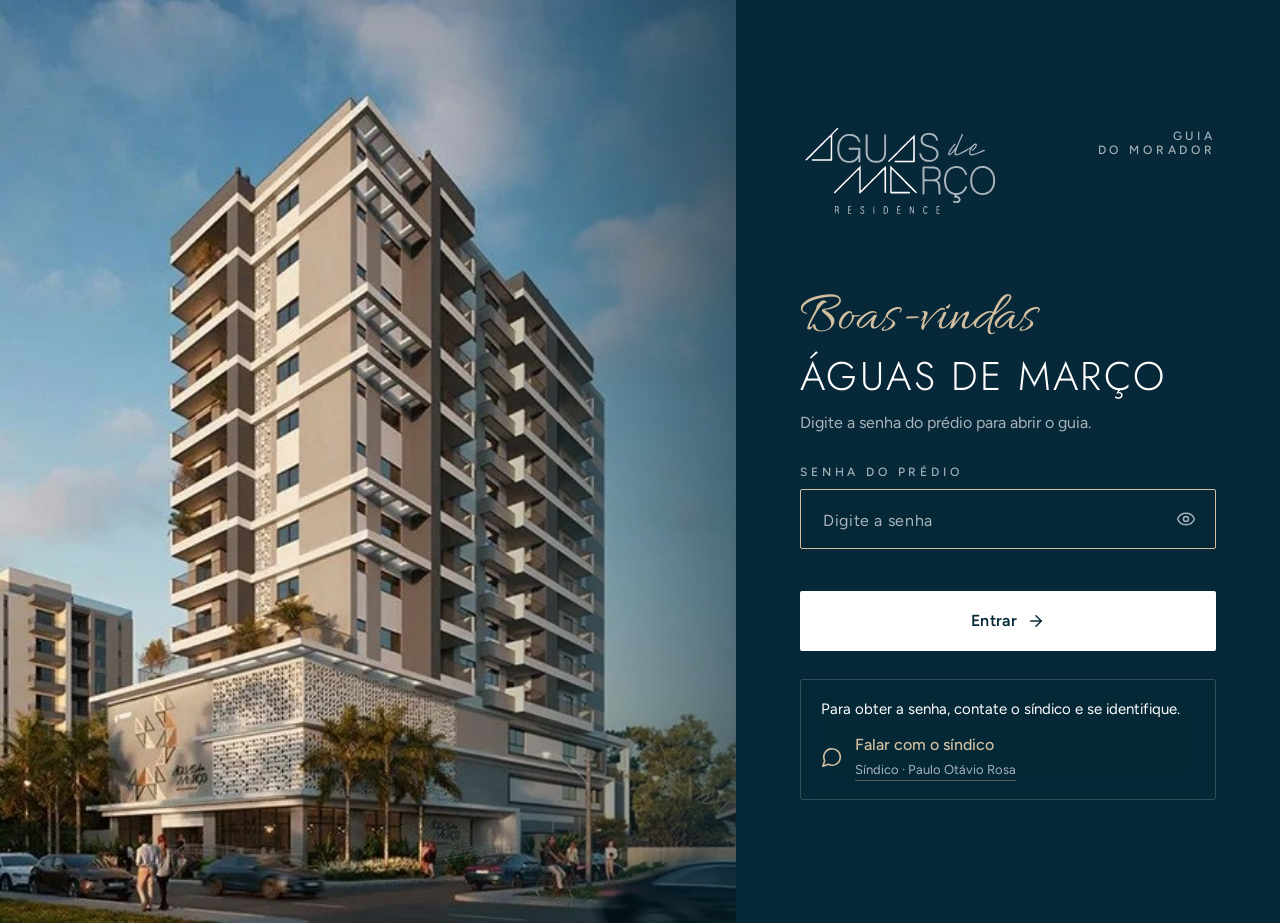
==== aguas-de-marco/index.html @ 6e435f65 "Guia do Morador: novos textos Co-Authored-By: Claude Opus 5.5 <noreply@anthropic.com> Claude-Session" ====
<!DOCTYPE html>
<html lang="pt-BR" class="staticrypt-html">
<head>
<meta charset="utf-8">
<title>Guia do Morador · Águas de Março</title>
<meta name="viewport" content="width=device-width, initial-scale=1, viewport-fit=cover">
<meta name="robots" content="noindex, nofollow">
<meta name="theme-color" content="#062838">
<meta http-equiv="cache-control" content="no-cache">
<meta http-equiv="expires" content="0">
<meta http-equiv="pragma" content="no-cache">
<link rel="icon" href="data:image/svg+xml,%3Csvg%20xmlns%3D%22http%3A%2F%2Fwww.w3.org%2F2000%2Fsvg%22%20viewBox%3D%220%200%2032%2032%22%3E%3Crect%20width%3D%2232%22%20height%3D%2232%22%20rx%3D%226%22%20fill%3D%22%23062838%22%2F%3E%3Cpath%20d%3D%22M8%2024%20L24%208%20L24%2024%20Z%22%20fill%3D%22none%22%20stroke%3D%22%23fff%22%20stroke-width%3D%222%22%2F%3E%3C%2Fsvg%3E">
<link rel="stylesheet" href="../assets/cartilha.css?v=fd581ef14c">
<style>:root { --escuro: #062838; }</style>
<style>
/* =====================================================================
   TEMA — Águas de Março Residence
   Identidade tirada do logo e da fachada:
   - azul-marinho profundo do logo (#062838) e o cinza-azulado das letras (#a9b4bc)
   - areia/bege da fachada como cor de destaque
   - tipografia geométrica fina em caixa alta (como "RESIDENCE") + manuscrita (como "de")
   - o triângulo retângulo do "A" do logo como motivo gráfico
   Este arquivo é aplicado por cima do modelo base (assets/cartilha.css).
   ===================================================================== */
:root {
  --escuro: #062838;
  --escuro-2: #0b3449;
  --sobre-escuro-suave: #a9b4bc;
  --acento: #d2bf9f;
  --acento-texto: #7a5f3f;
  --papel: #f3f1ec;
  --papel-2: #e8e4dc;
  --cartao: #fbfaf7;
  --tinta: #0c1e28;
  --suave: #52616a;

  --fonte-titulo: "Jost", "Futura", system-ui, sans-serif;
  --fonte-script: "Allura", cursive;
  --script-estilo: normal;
  --titulo-peso: 300;
  --titulo-caixa: uppercase;
  --titulo-espaco: 0.06em;
  --rotulo-espaco: 0.32em;

  --r: 3px;
  --r-p: 2px;
  --botao-r: 2px;

  /* o triângulo do logo, em linha fina */
  --triangulo: url("data:image/svg+xml,%3Csvg xmlns='http://www.w3.org/2000/svg' viewBox='0 0 100 100' preserveAspectRatio='none'%3E%3Cpath d='M1 99 L99 1 L99 99 Z' fill='none' stroke='%23d2bf9f' stroke-width='1' vector-effect='non-scaling-stroke'/%3E%3C/svg%3E");
}

/* manuscrita maior, como o "de" do logo */
.capa-texto .script { font-size: clamp(56px, 15vw, 92px); margin-bottom: -2px; }
.capa h1 { font-size: clamp(26px, 7vw, 46px); line-height: 1.18; max-width: 20ch; }
.bloco h2 { font-size: clamp(28px, 6.4vw, 46px); line-height: 1.1; }
.folha-cab h2 { font-size: clamp(22px, 5.4vw, 30px); }
.contato .nome { font-size: 22px; }
@media (min-width: 760px) { .contato:first-child .nome { font-size: 30px; } }
.emergencia strong { font-weight: 200; }

/* rótulos de seção: o traço vira o triângulo */
.cab .rotulo::before { width: 22px; height: 22px; background: var(--triangulo) no-repeat center / contain; filter: none; }
.bloco:not(.escuro) .cab .rotulo::before {
  background-image: url("data:image/svg+xml,%3Csvg xmlns='http://www.w3.org/2000/svg' viewBox='0 0 100 100'%3E%3Cpath d='M4 96 L96 4 L96 96 Z' fill='none' stroke='%237a5f3f' stroke-width='5'/%3E%3C/svg%3E");
}

/* capa: moldura e triângulo do logo em volta da foto (computador) */
@media (min-width: 960px) {
  /* moldura em triângulo atrás da foto */
  .capa-figura::before {
    content: ""; position: absolute; z-index: 0;
    left: -56px; bottom: -40px; width: 70%; height: 62%;
    background: var(--triangulo) no-repeat center / 100% 100%;
    opacity: .9;
  }
  .capa-figura::after {
    content: ""; position: absolute; z-index: 2; inset: 0;
    border: 1px solid color-mix(in srgb, var(--acento) 45%, transparent);
    transform: translate(18px, -18px);
    pointer-events: none;
  }
}

/* ícones do guia em losango-quadrado, mais arquitetônicos */
.item-ic { border-radius: 2px; }
.doc-ic { border-radius: 2px; }
.caixa { border-radius: 2px; }

/* rodapé: logo um pouco maior */
.rodape .logo { width: 150px; }

</style>
<style>
  /* Tela de senha (modelo do StatiCrypt). Usa as mesmas variáveis e fontes do guia. */
  body { background: var(--escuro); color: var(--sobre-escuro); min-height: 100svh; }
  .hidden { display: none !important; }

  .bloqueio { position: relative; isolation: isolate; min-height: 100svh; display: grid; }
  .bloqueio-foto { position: absolute; inset: 0; z-index: -1; }
  .bloqueio-foto img { width: 100%; height: 100%; object-fit: cover; object-position: center 30%; }
  .bloqueio-foto::after {
    content: ""; position: absolute; inset: 0;
    background: linear-gradient(180deg,
      color-mix(in srgb, var(--escuro) 75%, transparent) 0%,
      color-mix(in srgb, var(--escuro) 5%, transparent) 20%,
      color-mix(in srgb, var(--escuro) 60%, transparent) 33%,
      color-mix(in srgb, var(--escuro) 94%, transparent) 46%,
      var(--escuro) 70%);
  }
  .painel {
    display: flex; flex-direction: column; justify-content: space-between; gap: 40px;
    min-height: 100svh;
    padding: max(28px, env(safe-area-inset-top)) 24px max(28px, env(safe-area-inset-bottom));
  }
  .painel-topo { display: flex; justify-content: space-between; align-items: flex-start; gap: 16px; }
  .marca .logo { width: clamp(150px, 44vw, 200px); height: auto; }
  .painel-topo .rotulo { color: var(--sobre-escuro-suave); text-align: right; padding-top: 6px; }

  .entrada { width: 100%; max-width: 420px; }
  .entrada .script { display: block; font-size: clamp(40px, 11vw, 56px); line-height: 1; color: var(--acento); margin-bottom: 8px; }
  .entrada h1 {
    font-family: var(--fonte-titulo); font-weight: var(--titulo-peso);
    text-transform: var(--titulo-caixa); letter-spacing: var(--titulo-espaco);
    font-size: clamp(28px, 7.5vw, 40px); line-height: 1.1;
  }
  .entrada .instrucao { margin-top: 12px; color: var(--sobre-escuro-suave); }

  form { margin-top: 28px; }
  .campo-rotulo { display: block; margin-bottom: 10px; color: var(--sobre-escuro-suave); }
  .campo { position: relative; }
  .campo input {
    width: 100%; height: 60px; padding: 0 60px 0 22px;
    font: 400 20px/1 var(--fonte-texto); letter-spacing: .2em;
    color: var(--sobre-escuro);
    background: color-mix(in srgb, var(--escuro) 40%, transparent);
    -webkit-backdrop-filter: blur(12px); backdrop-filter: blur(12px);
    border: 1px solid color-mix(in srgb, white 30%, transparent);
    border-radius: var(--botao-r);
    transition: border-color .2s, background .2s;
  }
  .campo input::placeholder { letter-spacing: .04em; color: var(--sobre-escuro-suave); font-size: 16px; }
  .campo input:focus { outline: none; border-color: var(--acento); background: color-mix(in srgb, var(--escuro) 70%, transparent); }
  .campo.com-erro input { border-color: #ff9a8a; }
  .olho {
    position: absolute; right: 8px; top: 8px; width: 44px; height: 44px;
    display: grid; place-items: center; border: 0; border-radius: 50%;
    background: transparent; color: var(--sobre-escuro-suave); cursor: pointer;
  }
  .olho:hover { color: var(--sobre-escuro); background: rgba(255,255,255,.08); }
  .erro { min-height: 22px; margin: 10px 0 10px 4px; color: #ffb4a8; font-size: 14px; }
  .entrar {
    display: flex; align-items: center; justify-content: center; gap: 10px;
    width: 100%; height: 60px; border: 0; border-radius: var(--botao-r);
    background: var(--sobre-escuro); color: var(--escuro);
    font: 600 16px/1 var(--fonte-texto); letter-spacing: .02em; cursor: pointer;
    transition: transform .15s, box-shadow .2s;
  }
  .entrar svg { transition: transform .2s; }
  .entrar:hover { transform: translateY(-1px); box-shadow: 0 10px 30px rgba(0,0,0,.3); }
  .entrar:hover svg { transform: translateX(4px); }
  .entrar:active { transform: translateY(1px); }
  .entrar[disabled] { opacity: .75; cursor: progress; }
  .pedir-senha {
    margin-top: 28px; padding: 18px 20px;
    border: 1px solid color-mix(in srgb, white 18%, transparent);
    border-radius: var(--r);
    background: color-mix(in srgb, var(--escuro) 55%, transparent);
    -webkit-backdrop-filter: blur(12px); backdrop-filter: blur(12px);
  }
  .pedir-senha p { font-size: 15px; line-height: 1.5; color: var(--sobre-escuro); }
  .pedir-senha a {
    display: flex; align-items: center; gap: 12px;
    min-height: 48px; margin-top: 12px;
    color: var(--acento); text-decoration: none; font-weight: 500;
  }
  .pedir-senha a svg { flex: none; }
  .pedir-senha a span { border-bottom: 1px solid color-mix(in srgb, var(--acento) 40%, transparent); transition: border-color .2s; }
  .pedir-senha a:hover span { border-color: var(--acento); }
  .pedir-senha small { display: block; color: var(--sobre-escuro-suave); font-size: 13px; font-weight: 400; border: 0; }

  .carregando { position: fixed; inset: 0; display: grid; place-items: center; }
  .carregando span { width: 34px; height: 34px; border-radius: 50%; border: 2px solid rgba(255,255,255,.2); border-top-color: var(--acento); animation: gira .8s linear infinite; }
  @keyframes gira { to { transform: rotate(360deg); } }

  @media (min-width: 960px) {
    .bloqueio.tem-foto { grid-template-columns: 1.15fr .85fr; }
    .tem-foto .bloqueio-foto { position: relative; inset: auto; z-index: 0; }
    .tem-foto .bloqueio-foto::after { background: linear-gradient(90deg, transparent 60%, color-mix(in srgb, var(--escuro) 60%, transparent)); }
    .painel { padding: 48px 64px; justify-content: center; gap: 72px; }
    .painel-topo { position: absolute; top: 40px; }
    .tem-foto .painel-topo { position: static; }
    .bloqueio:not(.tem-foto) .painel { align-items: center; }
    .bloqueio:not(.tem-foto) .painel-topo { left: 48px; right: 48px; }
  }
</style>
</head>
<body class="staticrypt-body">
  <div id="staticrypt_loading" class="carregando"><span aria-label="Carregando"></span></div>

  <div id="staticrypt_content" class="bloqueio tem-foto hidden">
    <div class="bloqueio-foto" aria-hidden="true"><img src="capa.jpg" alt="" fetchpriority="high"></div>
    <main class="painel">
      <div class="painel-topo">
        <div class="marca"><svg class="logo" xmlns="http://www.w3.org/2000/svg" viewBox="0 0 297 142" role="img" aria-label="Águas de Março Residence"><path class="logo-cinza" fill="#a9b4bc" d="M91.8,135.1C91.1,134.9 90.1,134.1 89.9,133.7C89.4,132.9 89.6,132.2 90.3,132.2C90.6,132.2 90.7,132.4 91.1,132.9C91.6,133.8 92.0,134.0 92.7,134.1C93.3,134.1 93.4,134.1 93.7,133.8C94.7,132.8 94.3,130.8 92.9,129.9C91.7,129.1 91.3,128.8 90.9,128.6C90.4,128.3 89.7,127.0 89.8,126.3C89.8,125.8 90.1,124.9 90.6,124.3C91.8,122.7 94.7,123.2 95.1,125.2C95.2,126.1 94.4,126.5 94.0,125.7C93.5,124.9 93.3,124.6 92.7,124.6C91.7,124.6 90.7,125.9 91.1,126.6C91.7,127.6 92.2,128.2 93.0,128.6C94.4,129.3 94.7,129.5 95.1,130.6C95.6,131.7 95.6,132.3 95.2,133.3C94.9,134.2 94.3,134.8 93.5,135.1C92.7,135.3 92.3,135.3 91.8,135.1ZM185.4,135.1C184.7,134.9 183.6,133.8 183.3,133.1C182.8,131.9 182.8,126.7 183.3,125.8C184.5,123.8 185.1,123.2 186.5,123.2C187.1,123.2 187.3,123.3 187.7,123.6C189.0,124.6 189.6,125.8 189.0,126.3C188.6,126.7 188.2,126.5 187.6,125.4C187.1,124.4 186.1,124.4 185.2,125.3C184.5,125.9 184.4,126.3 184.3,128.5C184.1,131.9 184.7,133.6 186.0,134.0C186.8,134.2 187.4,133.9 187.8,132.9C188.2,132.1 188.5,131.9 188.9,132.1C189.1,132.3 189.1,132.4 189.1,132.9C189.0,133.5 189.0,133.6 188.3,134.3C187.3,135.2 186.6,135.4 185.4,135.1ZM72.3,135.0C71.3,134.8 71.4,135.0 71.4,129.2L71.4,124.0L71.8,123.7C72.1,123.4 72.2,123.4 73.9,123.4C75.7,123.4 76.1,123.5 76.1,124.0C76.1,124.4 75.4,124.7 74.4,124.6C73.0,124.5 72.7,124.7 72.6,126.3C72.5,127.4 72.6,127.9 73.2,128.4C73.5,128.6 73.6,128.6 74.5,128.5C75.3,128.5 75.5,128.5 75.7,128.7C76.1,129.3 75.6,129.6 74.2,129.6C73.4,129.6 73.3,129.6 72.9,130.0L72.5,130.4L72.6,131.9C72.6,132.8 72.6,133.5 72.7,133.6C72.9,134.0 73.5,134.1 74.6,134.1C75.8,134.1 76.3,134.2 76.2,134.6C76.1,135.0 75.6,135.1 74.1,135.1C73.3,135.1 72.5,135.1 72.3,135.0ZM125.4,135.0C125.1,134.9 124.8,134.7 124.6,134.5L124.2,134.1L124.2,129.3C124.2,124.1 124.3,123.7 124.9,123.6C125.1,123.5 125.8,123.5 126.5,123.4C128.0,123.4 128.2,123.4 129.2,124.3C129.6,124.6 129.9,125.1 130.2,125.7L130.7,126.7L130.7,128.7C130.8,131.1 130.6,131.9 130.0,133.1C129.1,134.6 127.2,135.4 125.4,135.0ZM145.1,135.0C145.0,134.9 144.7,134.7 144.6,134.5C144.3,134.1 144.3,133.9 144.3,129.7C144.3,123.3 144.2,123.5 146.7,123.4C148.4,123.3 149.1,123.5 149.0,124.0C148.9,124.5 148.4,124.6 147.2,124.6C146.2,124.6 146.2,124.6 145.8,125.0C145.4,125.4 145.4,125.4 145.5,126.5C145.5,128.4 145.8,128.7 147.4,128.5C148.2,128.5 148.4,128.5 148.6,128.7C149.2,129.2 148.7,129.7 147.5,129.6C146.6,129.6 146.0,129.8 145.7,130.1C145.5,130.4 145.4,130.6 145.5,131.9C145.5,133.9 145.6,134.1 147.1,134.1C147.6,134.1 148.3,134.1 148.6,134.1C149.6,134.1 149.9,134.7 149.2,135.0C148.7,135.2 145.5,135.2 145.1,135.0ZM203.7,135.0C203.5,135.0 203.3,134.8 203.1,134.7L202.8,134.4L202.8,129.8C202.8,127.3 202.9,125.0 202.9,124.6C203.0,123.4 203.1,123.4 205.1,123.4C207.1,123.4 207.5,123.5 207.5,124.0C207.5,124.6 207.2,124.7 205.0,124.6C204.3,124.6 204.0,124.9 203.9,126.1C203.8,127.2 204.0,127.9 204.3,128.3C204.6,128.6 204.6,128.6 205.7,128.5C206.9,128.5 207.4,128.6 207.4,129.0C207.4,129.5 206.9,129.7 205.6,129.6C204.1,129.5 204.0,129.7 203.9,131.5C203.8,134.0 203.9,134.1 205.8,134.1C206.9,134.1 207.3,134.1 207.5,134.3C207.9,134.5 207.9,134.8 207.4,135.0C207.1,135.1 204.2,135.1 203.7,135.0ZM167.9,134.6C167.6,134.2 167.3,133.7 167.2,133.1C167.1,132.9 167.0,132.5 166.8,132.2C166.6,132.0 166.4,131.5 166.3,131.1C166.2,130.7 166.0,130.2 165.9,130.0C165.4,129.3 165.3,129.0 165.3,128.7C165.2,128.1 164.9,127.5 164.6,127.5C164.2,127.5 164.1,128.2 164.2,131.2C164.3,134.0 164.2,134.5 163.7,134.7C163.6,134.7 163.4,134.6 163.2,134.5C163.0,134.3 163.0,134.3 163.0,129.3C163.1,123.5 163.1,123.5 163.9,123.5C164.4,123.5 164.7,123.8 164.8,124.5C164.9,124.7 165.1,125.1 165.3,125.4C165.4,125.7 165.7,126.2 165.8,126.5C165.8,126.8 166.0,127.4 166.2,127.8C166.4,128.2 166.5,128.8 166.6,129.2C166.7,130.0 167.1,130.9 167.4,131.1C167.5,131.1 167.6,131.1 167.7,130.9C168.1,130.4 168.2,129.7 168.1,127.0C168.1,124.2 168.2,123.7 168.7,123.7C169.2,123.7 169.3,124.0 169.2,129.3C169.2,134.8 169.2,134.9 168.5,134.9C168.3,134.9 168.1,134.8 167.9,134.6ZM52.1,134.5C51.9,134.3 51.9,133.8 51.9,129.1C51.9,122.9 51.8,123.5 53.9,123.4C55.4,123.4 55.8,123.5 56.6,124.1C57.8,125.0 58.1,126.9 57.3,128.1C56.7,129.1 56.6,129.5 57.1,130.2L57.6,130.8L57.6,132.7C57.6,134.7 57.5,134.9 56.9,134.7C56.4,134.6 56.3,134.1 56.2,132.7C56.2,130.5 55.9,130.0 54.2,129.8C53.7,129.7 53.6,129.8 53.3,130.0C53.0,130.4 53.0,130.4 53.0,132.3C53.0,133.8 53.0,134.3 52.8,134.5C52.6,134.8 52.4,134.8 52.1,134.5ZM109.2,134.4C109.1,134.0 109.1,124.5 109.2,124.1C109.4,123.6 109.7,123.5 110.0,123.9C110.3,124.1 110.3,124.2 110.3,129.1C110.4,133.5 110.4,134.2 110.2,134.5C109.9,134.9 109.4,134.9 109.2,134.4ZM127.4,133.9C127.7,133.8 128.2,133.4 128.5,133.1C129.0,132.6 129.1,132.5 129.3,131.6C129.5,130.2 129.5,127.4 129.2,126.5C129.0,125.8 128.4,125.2 127.5,124.8C126.8,124.4 126.4,124.4 126.0,124.8L125.7,125.1L125.6,129.3C125.6,132.9 125.6,133.5 125.7,133.7C126.1,134.2 126.7,134.2 127.4,133.9ZM54.6,128.7C55.4,128.6 55.9,128.2 56.2,127.5C56.7,126.3 55.9,124.9 54.6,124.6C53.4,124.3 53.0,124.9 53.0,127.0C53.0,128.1 53.0,128.2 53.4,128.5C53.8,128.9 53.8,128.9 54.6,128.7ZM229.8,118.7C227.9,118.3 227.4,117.8 227.4,116.6C227.4,115.5 227.6,115.2 228.3,115.3C228.6,115.3 229.1,115.5 229.4,115.7C229.9,116.1 230.0,116.1 231.8,116.1C233.0,116.1 233.8,116.1 234.0,116.0C234.5,115.8 235.3,114.9 235.6,114.2C235.8,113.6 235.8,113.6 235.4,112.9C235.2,112.4 234.9,112.1 234.3,111.7C233.4,111.0 232.7,110.9 230.6,110.9C229.0,110.9 228.8,110.7 228.9,109.8C229.0,109.4 229.1,108.9 229.4,108.5C230.1,107.3 229.8,106.8 228.3,106.5C227.8,106.4 227.3,106.3 227.1,106.2C226.9,106.1 226.4,105.9 226.0,105.8C225.0,105.6 224.1,105.2 223.2,104.6C222.9,104.3 222.4,104.0 222.0,103.8C220.4,103.0 217.1,99.1 216.2,97.0C216.1,96.5 215.8,96.0 215.7,95.7C215.3,95.0 214.6,92.9 214.5,91.8C213.8,88.5 213.7,83.5 214.2,80.8C214.3,80.5 214.5,79.7 214.6,79.0C214.8,77.8 215.4,75.6 215.7,75.2C215.8,75.0 216.0,74.6 216.1,74.2C216.4,73.5 218.1,70.7 218.6,70.3C218.7,70.2 219.2,69.7 219.6,69.2C221.8,66.7 224.6,65.1 227.7,64.5C230.4,64.0 230.7,64.0 232.8,64.0C236.8,64.2 238.9,64.8 241.8,66.7C243.5,67.8 246.2,71.1 246.9,73.0C247.1,73.4 247.4,74.4 247.7,75.0C248.0,75.8 248.1,76.3 248.1,76.6C248.0,77.0 247.4,77.3 246.5,77.3C245.6,77.3 245.3,77.0 245.0,76.1C244.9,75.7 244.6,75.2 244.5,74.8C244.3,74.5 244.1,74.0 244.1,73.9C244.0,73.5 243.1,72.2 242.3,71.1C241.2,69.6 238.6,68.0 236.1,67.3C234.8,66.9 231.2,66.7 229.7,67.0C227.6,67.4 224.8,68.4 223.9,69.1C223.7,69.2 223.3,69.6 222.9,69.8C222.6,70.1 222.1,70.5 221.9,70.7C221.7,71.0 221.3,71.5 220.9,71.9C220.5,72.4 220.0,73.0 219.8,73.4C219.6,73.7 219.4,74.2 219.2,74.4C219.1,74.5 218.8,75.2 218.6,75.8C218.1,76.8 218.0,77.4 217.4,79.9C216.9,82.5 216.8,86.7 217.2,89.5C217.7,92.9 218.1,94.1 219.3,96.4C220.1,97.9 221.6,99.7 222.6,100.6C222.9,100.8 223.3,101.2 223.6,101.4C224.0,101.8 224.4,102.1 224.8,102.2C225.2,102.3 225.6,102.5 225.7,102.6C226.0,103.0 228.5,103.7 229.7,103.9C231.7,104.1 234.5,104.0 236.1,103.5C236.9,103.3 237.8,103.0 238.1,102.9C240.3,101.7 240.4,101.6 241.8,100.2C242.7,99.3 244.6,96.4 245.1,95.1C245.4,94.2 245.7,94.0 246.7,94.0C247.6,94.0 248.1,94.2 248.2,94.5C248.2,94.7 247.7,96.3 247.4,96.8C247.3,96.9 247.1,97.4 246.9,97.9C246.1,99.7 243.5,102.8 241.8,104.0C240.9,104.7 238.9,105.7 238.2,105.9C237.8,105.9 237.3,106.1 236.9,106.3C236.5,106.5 235.9,106.6 235.0,106.6C233.5,106.7 233.0,106.9 232.9,107.5C232.8,107.9 233.1,108.2 234.1,108.6C235.7,109.2 235.9,109.3 236.4,109.8C236.7,110.0 237.1,110.4 237.3,110.5C237.7,110.9 238.5,112.9 238.5,113.6C238.5,113.8 238.3,114.6 238.1,115.3C237.8,116.4 237.7,116.5 236.9,117.2C236.0,118.1 235.4,118.4 234.1,118.7C233.0,118.9 230.9,118.9 229.8,118.7ZM269.6,106.7C268.1,106.7 266.8,106.4 266.4,106.2C266.2,106.1 265.7,105.9 265.2,105.8C264.0,105.6 262.0,104.5 260.9,103.5C260.6,103.3 260.2,103.0 259.9,102.8C258.6,102.0 256.5,99.5 255.6,97.7C254.0,94.6 253.5,92.8 253.1,89.6C252.7,86.6 252.7,82.4 253.2,80.1C253.8,77.4 254.4,75.5 255.3,73.8C256.2,71.9 256.6,71.3 258.1,69.7C258.7,69.1 259.2,68.6 259.2,68.5C259.3,68.5 259.5,68.3 259.8,68.1C260.0,68.0 260.6,67.5 261.0,67.0C261.5,66.6 261.9,66.2 262.0,66.2C262.1,66.2 262.6,66.1 263.0,65.8C264.2,65.2 266.1,64.5 266.8,64.4C267.2,64.4 268.1,64.2 268.9,64.1C272.2,63.6 276.9,64.3 279.4,65.7C279.8,66.0 280.4,66.4 280.8,66.5C281.9,67.2 284.7,69.8 285.4,70.9C287.2,73.5 287.7,74.5 287.9,75.2C288.0,75.5 288.2,76.1 288.3,76.3C288.5,76.6 288.7,77.3 288.8,77.8C288.9,78.3 289.1,79.0 289.2,79.4C289.6,80.6 289.8,82.5 289.7,86.1C289.7,89.3 289.7,89.5 289.3,90.9C289.1,91.8 288.8,92.7 288.8,93.1C288.7,93.5 288.5,94.0 288.3,94.3C288.2,94.6 287.9,95.2 287.8,95.6C287.7,96.0 287.5,96.5 287.3,96.7C287.1,96.9 286.9,97.3 286.9,97.4C286.7,98.0 285.6,99.7 285.2,100.1C285.0,100.4 284.7,100.8 284.6,101.0C284.4,101.3 282.2,103.3 281.5,103.7C280.4,104.4 279.9,104.7 279.6,104.8C279.5,104.9 279.0,105.1 278.7,105.3C278.4,105.5 277.8,105.7 277.4,105.8C276.9,105.9 276.3,106.1 275.9,106.2C274.7,106.7 272.1,106.9 269.6,106.7ZM182.6,106.2C182.0,105.8 182.0,106.7 182.0,85.3C182.0,63.4 181.9,64.7 182.7,64.6C182.8,64.5 186.6,64.5 191.0,64.5L199.1,64.6L200.6,65.0C203.0,65.5 204.9,66.6 206.5,68.3C208.2,70.1 209.0,72.3 209.0,75.2C209.0,76.8 208.8,78.7 208.4,79.7C207.9,81.4 206.1,83.6 204.7,84.3C203.3,85.0 203.2,85.6 204.7,86.3C206.0,87.0 207.4,89.0 207.8,90.8C207.9,91.3 208.0,91.8 208.1,92.0C208.3,92.6 208.4,93.6 208.5,98.8C208.6,102.0 208.7,104.1 208.8,104.6C209.0,105.4 208.9,105.9 208.5,106.1C208.1,106.3 207.0,106.3 206.6,106.1C205.7,105.6 205.6,105.2 205.5,98.9C205.4,91.9 205.2,91.3 203.6,89.0C203.2,88.4 202.9,88.2 202.2,87.8C200.0,86.7 198.9,86.6 191.3,86.6L185.5,86.6L185.2,86.9L184.9,87.2L184.9,96.3C184.9,105.9 184.9,105.8 184.3,106.1C184.0,106.4 183.0,106.4 182.6,106.2ZM275.2,103.6C276.6,103.2 276.9,103.1 278.6,102.2C280.3,101.3 283.4,98.2 284.2,96.4C284.4,96.0 284.7,95.4 284.9,95.1C285.1,94.8 285.2,94.5 285.2,94.4C285.2,94.3 285.4,93.8 285.7,93.4C286.0,92.7 286.1,92.2 286.2,91.4C286.3,90.7 286.5,89.8 286.6,89.3C286.7,88.7 286.8,87.6 286.8,85.4C286.8,82.1 286.8,82.2 286.0,78.4C285.5,75.9 282.0,70.6 280.3,69.7C280.0,69.6 279.6,69.3 279.4,69.1C278.7,68.6 276.6,67.6 275.7,67.4C275.2,67.3 274.5,67.2 274.1,67.0C273.6,66.9 272.9,66.8 271.1,66.8L268.7,66.8L267.1,67.3C264.8,68.1 263.4,68.7 262.9,69.2C262.6,69.4 262.2,69.7 261.9,69.9C261.4,70.0 261.2,70.3 260.9,70.7C260.7,71.0 260.2,71.5 259.9,71.9C259.6,72.2 259.2,72.8 259.0,73.1C258.9,73.4 258.5,74.0 258.2,74.4C258.0,74.8 257.7,75.5 257.6,75.9C257.4,76.2 257.2,76.7 257.1,76.9C257.0,77.2 256.8,77.6 256.7,78.0C256.7,78.4 256.4,79.2 256.2,79.9C255.8,81.1 255.8,81.1 255.8,84.4C255.7,88.0 255.9,89.9 256.3,91.4C256.5,91.9 256.7,92.6 256.7,92.9C256.8,93.3 257.0,93.7 257.1,93.9C257.3,94.2 257.5,94.7 257.6,95.1C258.1,96.7 260.3,99.5 262.4,101.2C263.7,102.3 266.3,103.5 268.3,103.9C268.6,103.9 270.0,104.0 271.4,103.9C273.7,103.9 274.1,103.9 275.2,103.6ZM198.7,83.5C201.3,83.0 202.8,82.4 203.9,81.3C204.8,80.4 205.1,80.0 205.5,78.7C206.2,76.6 206.2,74.8 205.5,72.5C204.9,70.3 202.9,68.4 200.5,67.9C197.9,67.4 197.9,67.4 191.6,67.4C185.5,67.3 185.5,67.3 185.2,67.6L184.9,67.9L184.9,75.6L185.0,83.4L185.3,83.7C185.7,84.0 196.6,83.9 198.7,83.5ZM90.2,63.7C89.4,63.0 89.4,62.9 90.1,62.9C90.6,62.9 90.9,63.3 90.9,63.9L90.8,64.4L90.2,63.7ZM133.2,64.3C133.1,64.1 133.1,63.4 133.3,63.2C133.5,62.9 134.0,62.8 134.4,63.0C134.6,63.1 134.5,63.2 134.0,63.7C133.6,64.1 133.3,64.3 133.2,64.3ZM71.1,59.0C69.1,58.8 66.2,58.0 64.8,57.2C62.7,56.1 60.0,53.6 58.7,51.5C56.1,47.6 54.9,41.8 55.4,35.7C55.5,33.9 55.8,32.2 56.3,29.9C56.7,28.2 58.0,25.2 59.0,23.8C59.7,22.8 62.0,20.4 62.6,20.0C62.9,19.8 63.4,19.4 63.8,19.0C64.3,18.7 64.9,18.3 65.2,18.2C65.5,18.1 66.0,17.8 66.2,17.7C66.5,17.5 66.9,17.3 69.1,16.7C70.3,16.4 70.6,16.3 73.0,16.3C74.5,16.2 76.0,16.3 76.7,16.4C77.9,16.5 80.8,17.3 81.3,17.7C81.5,17.8 81.9,18.0 82.3,18.1C82.7,18.3 83.5,18.8 84.1,19.3C84.7,19.8 85.3,20.2 85.3,20.2C85.6,20.3 87.5,22.8 87.8,23.6C88.0,24.0 88.3,24.5 88.4,24.7C88.8,25.3 89.6,27.6 89.6,27.9C89.6,28.5 89.2,28.7 88.2,28.7C87.0,28.7 86.7,28.5 86.4,27.2C86.1,26.3 85.3,24.7 84.8,24.1C84.6,23.9 84.3,23.5 84.1,23.2C83.3,22.0 81.1,20.5 79.4,19.9C76.6,19.0 72.0,18.7 70.0,19.4C69.7,19.5 69.1,19.7 68.6,19.8C67.1,20.1 64.1,22.1 62.8,23.6C61.0,25.6 59.3,29.4 58.7,32.5C58.1,36.0 58.2,41.4 59.0,44.5C59.2,45.0 59.4,45.8 59.5,46.3C59.6,46.8 59.8,47.5 60.0,47.7C60.1,48.0 60.4,48.6 60.6,49.0C61.1,49.9 61.6,50.6 62.7,51.9C65.4,55.4 70.7,56.9 76.4,56.0C78.2,55.7 78.4,55.6 79.9,54.9C81.3,54.2 81.6,53.9 82.7,52.9C83.5,52.1 84.0,51.5 84.2,51.0C84.4,50.6 84.9,49.7 85.3,48.9C85.9,47.8 86.0,47.4 86.1,46.6C86.2,46.1 86.3,45.3 86.4,44.8C86.5,44.3 86.6,43.5 86.6,43.0C86.6,42.6 86.7,41.8 86.8,41.4C86.9,40.4 86.8,40.0 86.3,39.8C86.1,39.7 84.1,39.6 79.5,39.6C72.3,39.6 72.6,39.7 72.4,38.8C72.2,38.0 72.2,37.6 72.6,37.2L72.9,36.9L81.0,36.9C88.8,36.9 89.1,36.9 89.4,37.2L89.6,37.4L89.6,47.6L89.6,57.9L89.3,58.2C88.7,58.7 87.4,58.8 87.1,58.2C86.9,57.8 86.7,55.2 86.9,54.3C87.0,53.4 86.9,52.9 86.5,52.9C86.3,52.9 85.4,53.8 84.5,55.1C84.3,55.3 83.8,55.7 83.4,55.9C83.1,56.2 82.7,56.4 82.7,56.5C82.6,56.7 80.9,57.6 80.4,57.8C80.1,57.9 79.5,58.1 79.1,58.3C77.7,58.9 73.7,59.2 71.1,59.0ZM109.2,58.8C106.9,58.3 105.3,57.8 104.1,56.9C103.7,56.6 103.1,56.2 102.9,56.1C102.3,55.7 100.3,53.5 99.8,52.8C99.1,51.4 98.4,49.9 98.2,48.9C98.1,48.4 97.9,47.5 97.8,46.9C97.5,45.5 97.4,17.8 97.7,17.3C98.1,16.6 99.4,16.5 100.0,16.9C100.6,17.3 100.6,17.4 100.5,31.0C100.5,39.7 100.5,44.4 100.6,45.2C100.8,46.6 101.1,48.2 101.4,48.9C101.6,49.2 101.8,49.7 101.9,50.1C102.1,50.8 102.9,52.0 103.4,52.5C103.6,52.7 103.9,53.0 104.0,53.2C104.2,53.4 104.5,53.8 104.9,54.0C105.2,54.1 105.7,54.5 106.0,54.7C106.5,55.0 107.1,55.3 108.4,55.7C110.2,56.1 110.2,56.1 112.7,56.2C115.0,56.2 115.3,56.2 116.7,55.9C118.1,55.5 119.6,54.9 119.8,54.6C119.9,54.6 120.2,54.4 120.5,54.2C121.3,53.8 122.8,52.0 123.2,51.1C123.3,50.9 123.6,50.2 123.8,49.7C124.0,49.1 124.3,48.4 124.3,48.1C124.4,47.7 124.5,47.1 124.6,46.6C125.1,45.1 125.1,44.0 125.1,30.5C125.1,15.2 125.0,16.7 126.4,16.7C127.3,16.7 127.7,17.0 127.8,17.5C127.9,17.7 127.9,24.1 127.8,31.8L127.8,45.8L127.5,47.4C126.8,50.9 126.0,52.7 124.7,54.2C124.2,54.7 123.8,55.2 123.7,55.3C123.6,55.5 123.3,55.7 123.0,55.9C122.8,56.1 122.5,56.3 122.4,56.4C122.3,56.6 120.7,57.6 120.4,57.7C120.2,57.7 119.6,58.0 119.1,58.2C118.3,58.6 117.9,58.7 116.4,58.8C113.0,59.2 111.6,59.2 109.2,58.8ZM188.9,57.5C188.0,57.4 185.6,56.7 184.8,56.3C184.4,56.1 183.9,55.8 183.6,55.8C183.4,55.7 182.7,55.2 182.1,54.7C179.8,52.8 178.9,51.5 177.8,48.3C176.8,45.4 176.9,45.0 178.5,45.1C179.9,45.1 179.9,45.1 180.7,48.0C181.0,48.8 181.5,49.7 182.3,50.7C182.6,51.1 182.9,51.4 182.9,51.5C182.9,51.6 184.4,52.7 185.6,53.5C186.5,54.1 188.2,54.6 190.4,54.7C193.6,55.0 196.7,54.5 198.6,53.3C199.6,52.7 201.5,50.8 201.9,50.0C202.2,49.3 202.8,46.8 202.8,45.8C202.8,45.0 202.2,42.7 201.9,42.1C201.2,40.6 198.6,38.6 196.6,37.9C196.2,37.8 195.6,37.5 195.3,37.3C195.1,37.2 194.3,36.9 193.7,36.8C193.0,36.6 192.4,36.5 192.2,36.4C192.1,36.3 191.2,36.0 190.2,35.8C189.1,35.6 187.9,35.2 187.3,34.9C186.8,34.7 186.2,34.5 186.2,34.5C186.0,34.5 184.2,33.6 183.3,33.1C181.7,32.1 180.1,29.9 179.5,28.1C179.1,27.0 179.1,25.7 179.2,23.9C179.4,21.9 179.5,21.6 180.2,20.3C181.6,17.7 184.0,16.0 187.4,15.2C188.6,14.9 188.9,14.8 191.7,14.8C195.3,14.8 196.2,15.0 198.4,16.1C200.9,17.2 203.1,19.6 203.9,22.1C204.1,22.5 204.3,23.2 204.5,23.6C204.6,23.9 204.8,24.5 204.8,24.9C204.9,25.8 204.7,26.1 203.7,26.2C202.7,26.3 202.3,26.1 202.1,25.3C201.8,24.2 200.9,22.0 200.3,21.2C199.1,19.6 196.6,18.1 194.2,17.7C192.8,17.5 188.9,17.7 188.0,18.0C187.6,18.1 187.1,18.3 186.8,18.3C185.3,18.6 183.1,20.5 182.7,21.8C182.7,22.1 182.5,22.6 182.4,23.1C182.0,24.1 182.0,25.9 182.4,26.9C182.5,27.3 182.6,27.8 182.7,28.0C182.9,29.4 186.0,31.6 188.8,32.4C189.2,32.5 189.8,32.7 190.0,32.8C190.3,32.9 191.0,33.1 191.6,33.2C192.2,33.3 193.0,33.5 193.3,33.7C193.6,33.9 194.3,34.1 194.8,34.2C195.3,34.3 196.0,34.5 196.4,34.7C196.8,34.9 197.3,35.1 197.6,35.2C197.9,35.3 198.4,35.5 198.7,35.7C199.0,35.9 199.5,36.2 199.8,36.2C200.0,36.3 200.3,36.4 200.3,36.5C200.4,36.6 200.7,36.9 201.2,37.1C202.3,37.9 203.3,39.0 204.1,40.1C205.3,41.9 205.6,43.2 205.7,45.9C205.7,47.4 205.6,47.7 205.3,49.0C204.7,50.9 204.0,52.2 202.6,53.6C202.0,54.2 201.3,54.9 201.1,55.0C200.5,55.5 198.0,56.8 197.7,56.8C197.6,56.8 197.0,56.9 196.3,57.1C195.2,57.5 195.2,57.5 192.4,57.6C190.9,57.6 189.3,57.6 188.9,57.5ZM230.9,48.0C229.3,47.2 228.9,45.4 229.7,43.0C230.1,41.7 229.9,41.0 229.3,41.8C229.2,41.9 228.7,42.4 228.2,42.9C227.8,43.3 226.9,44.3 226.2,45.0C224.5,46.9 222.7,48.1 221.7,48.1C219.5,48.1 219.4,45.6 221.4,41.7C221.9,40.7 222.5,39.6 222.7,39.4C222.8,39.2 223.1,38.8 223.2,38.6C223.4,38.3 223.7,37.8 224.0,37.4C224.3,37.1 224.9,36.3 225.4,35.7C225.8,35.2 226.4,34.4 226.7,34.1C227.7,33.0 228.8,31.8 229.3,31.3C229.7,30.8 229.8,30.7 230.3,30.8C230.7,30.8 230.8,30.9 231.0,31.1C231.4,31.7 231.2,32.0 230.1,33.1C229.6,33.6 228.8,34.5 228.4,34.9C228.0,35.4 227.5,36.0 227.3,36.2C227.1,36.4 226.9,36.7 226.8,36.9C226.7,37.1 226.4,37.5 226.2,37.8C225.9,38.0 225.6,38.5 225.5,38.8C225.3,39.1 224.9,39.8 224.5,40.4C224.1,41.0 223.6,41.7 223.5,42.1C223.3,42.4 222.9,43.1 222.6,43.6C221.8,45.0 221.7,45.9 222.3,45.9C223.0,45.9 225.4,43.5 228.0,40.3C228.7,39.5 229.4,38.6 229.7,38.3C229.9,38.0 230.2,37.6 230.3,37.3C230.4,37.1 230.8,36.5 231.2,36.1C231.5,35.6 232.0,34.8 232.3,34.3C232.5,33.8 233.0,32.9 233.4,32.2C233.8,31.5 234.2,30.7 234.3,30.3C234.4,30.0 234.6,29.5 234.8,29.2C235.0,29.0 235.2,28.6 235.3,28.4C235.3,28.1 235.6,27.6 235.7,27.2C235.9,26.9 236.1,26.4 236.2,26.2C236.2,26.0 236.4,25.5 236.6,25.1C236.8,24.6 237.3,23.6 237.6,22.7C238.0,21.8 238.5,20.7 238.7,20.3C238.9,19.9 239.2,19.3 239.3,18.9C239.7,17.8 240.1,16.8 240.4,16.5C240.6,16.2 241.3,16.2 241.7,16.4C242.3,16.8 242.2,17.5 241.2,19.6C240.2,21.7 239.8,22.6 239.7,22.9C239.6,23.0 239.4,23.5 239.2,23.9C238.7,24.9 237.9,26.7 237.8,27.0C237.8,27.2 237.4,28.0 236.9,28.9C236.5,29.8 235.9,31.0 235.7,31.6C235.5,32.1 235.2,33.1 234.9,33.8C234.6,34.5 234.2,35.4 234.1,35.8C233.9,36.2 233.6,37.2 233.3,37.9C233.0,38.6 232.7,39.5 232.6,40.0C232.5,40.4 232.2,41.2 232.1,41.6C231.7,42.6 231.4,43.9 231.3,44.9C231.2,45.5 231.3,45.6 231.6,45.9C232.1,46.4 232.6,46.4 233.6,46.1C234.1,45.9 235.1,45.5 235.8,45.3C236.6,45.0 237.6,44.6 238.3,44.1C239.0,43.7 239.8,43.3 240.1,43.2C240.3,43.2 240.7,43.0 240.9,42.8C241.5,42.4 243.1,41.5 243.7,41.3C244.0,41.1 244.4,40.9 244.7,40.7C244.9,40.5 245.6,40.1 246.2,39.8C246.9,39.5 247.7,39.1 247.9,38.9C248.2,38.7 248.8,38.4 249.2,38.2C250.9,37.3 251.7,36.9 251.9,36.6C252.0,36.5 252.4,36.3 252.7,36.1C253.4,35.7 254.1,35.2 256.0,33.3C258.4,31.0 260.0,30.2 261.4,30.6C262.5,30.9 262.9,31.7 262.7,33.4C262.6,34.1 262.5,34.4 261.9,35.3C261.6,35.8 261.1,36.6 261.0,36.9C260.8,37.2 260.5,37.6 260.3,37.8C260.0,38.0 259.6,38.5 259.3,38.9C259.1,39.3 258.7,39.7 258.4,39.9C258.2,40.0 257.9,40.3 257.7,40.5C256.9,41.5 255.8,41.9 255.4,41.5C255.0,41.1 255.4,39.8 256.0,39.5C256.8,39.0 259.2,36.5 260.0,35.1C261.0,33.6 261.1,33.4 260.9,33.0C260.5,32.1 259.6,32.6 257.5,34.7C256.7,35.6 255.8,36.6 255.7,36.9C255.5,37.2 255.3,37.5 255.2,37.6C254.6,38.1 253.0,42.1 252.9,43.5C252.8,44.9 253.3,46.0 254.3,46.2C254.9,46.4 256.7,46.2 258.2,45.8C258.8,45.6 259.8,45.4 260.4,45.2C261.1,45.0 261.8,44.7 262.2,44.6C263.2,44.1 264.8,43.4 265.3,43.3C265.6,43.2 266.2,42.9 266.6,42.7C267.0,42.4 267.4,42.2 267.4,42.2C267.6,42.2 269.8,41.2 272.2,40.0C273.1,39.6 273.5,39.5 273.7,39.6C275.0,39.9 274.7,41.4 273.2,41.8C272.9,41.8 272.4,42.1 271.9,42.3C271.5,42.5 270.6,43.0 269.9,43.3C269.2,43.5 268.2,44.0 267.6,44.3C267.0,44.5 266.3,44.8 266.0,44.9C265.7,45.0 265.1,45.2 264.7,45.4C264.3,45.6 263.9,45.8 263.8,45.8C263.8,45.8 263.3,45.9 262.8,46.2C262.3,46.4 261.5,46.7 261.0,46.8C260.5,46.9 259.8,47.1 259.6,47.3C259.0,47.7 256.1,48.2 255.0,48.2C253.8,48.2 252.7,47.7 251.9,46.7C251.2,45.8 251.1,45.0 251.2,43.3C251.2,42.2 251.3,41.9 251.7,40.9C252.3,39.5 252.4,38.8 252.0,38.8C251.6,38.8 251.1,39.0 250.6,39.5C249.9,40.0 248.2,41.1 246.7,41.9C246.1,42.3 245.3,42.7 244.9,43.0C244.5,43.2 244.0,43.4 243.7,43.5C243.4,43.6 242.9,43.9 242.5,44.2C242.1,44.4 241.4,44.7 241.0,44.9C240.6,45.0 240.2,45.3 240.0,45.4C239.5,45.7 237.3,46.7 236.9,46.8C236.6,46.9 236.2,47.1 235.8,47.2C234.3,48.1 231.8,48.5 230.9,48.0Z"/><path class="logo-branco" fill="#ffffff" d="M88.3,104.5L88.0,104.2L88.0,86.9C88.0,77.4 88.0,69.6 87.9,69.4C87.9,69.3 87.7,69.3 87.6,69.3C87.3,69.3 86.3,69.8 86.0,70.2C85.9,70.3 82.3,73.9 78.0,78.2C73.7,82.5 70.1,86.1 70.1,86.2C70.0,86.2 67.9,88.4 65.4,90.9C58.0,98.3 54.6,101.7 54.4,101.8C54.2,101.9 54.0,102.1 53.9,102.3C53.4,103.0 52.0,104.2 51.6,104.2C51.3,104.2 50.2,103.3 50.2,103.1C50.2,103.0 51.8,101.4 53.7,99.5C55.5,97.7 58.2,95.0 59.6,93.6C61.0,92.2 65.0,88.2 68.5,84.7C72.0,81.2 75.0,78.3 75.1,78.2C75.1,78.2 76.1,77.2 77.1,76.1C78.2,75.0 79.4,73.8 79.7,73.5C80.0,73.2 81.9,71.3 83.8,69.4C85.7,67.4 87.8,65.4 88.4,64.9L89.4,64.0L89.8,64.3L90.1,64.7L90.1,82.2C90.1,94.0 90.1,99.8 90.2,99.9C90.5,100.2 91.3,99.9 92.1,99.0C92.7,98.4 94.7,96.3 96.2,94.8C96.4,94.7 98.4,92.7 100.8,90.3C103.2,87.8 105.3,85.8 105.4,85.7C105.5,85.6 105.7,85.3 105.9,85.1C106.1,84.8 106.6,84.4 106.9,84.1C107.5,83.7 108.1,83.1 110.0,81.1C110.5,80.6 112.0,79.1 113.3,77.8C114.7,76.4 115.9,75.1 116.1,74.9C116.4,74.6 118.6,72.4 124.0,67.0L127.1,64.0L127.4,64.4L127.8,64.8L127.8,84.0L127.9,103.2L127.4,103.6C127.1,104.0 127.0,104.0 126.5,103.9C126.3,103.9 125.9,103.7 125.8,103.6L125.5,103.3L125.5,86.6C125.5,73.1 125.5,69.9 125.3,69.7C125.2,69.5 125.1,69.5 124.6,69.6C124.1,69.7 124.0,69.8 123.5,70.6C123.3,70.9 122.9,71.3 122.5,71.6C122.2,71.8 121.7,72.3 121.5,72.6C121.3,72.8 121.0,73.2 120.7,73.4C120.5,73.6 117.9,76.1 115.0,79.0C112.1,81.9 109.6,84.4 109.5,84.5C109.0,84.9 104.4,89.5 104.2,89.8C104.0,89.9 103.2,90.7 102.3,91.6C101.4,92.5 100.6,93.3 100.6,93.4C98.0,96.1 89.1,104.9 88.9,104.9C88.8,104.9 88.5,104.7 88.3,104.5ZM134.4,104.2L134.0,103.8L134.0,84.9C134.0,74.6 134.0,65.8 133.9,65.5C133.9,64.9 133.9,64.9 134.3,64.4L134.7,63.9L144.8,74.0C155.3,84.4 164.5,93.6 170.3,99.5C172.2,101.4 173.8,103.0 173.8,103.1C173.8,103.3 172.7,104.3 172.4,104.3C172.1,104.3 171.7,103.9 170.8,103.0C168.4,100.7 145.1,77.3 144.9,77.2C144.9,77.1 143.3,75.6 141.5,73.8C139.7,72.0 138.2,70.4 138.1,70.3C138.0,70.0 136.8,69.2 136.4,69.2C136.3,69.2 136.2,69.3 136.1,69.5C136.1,69.6 136.0,76.2 136.0,85.8L136.1,101.9L136.4,102.1C136.6,102.2 139.5,102.2 149.7,102.2L162.6,102.2L163.1,102.6C163.6,103.1 163.7,103.7 163.2,104.3L162.8,104.6L148.8,104.6L134.8,104.6L134.4,104.2ZM141.4,58.3C141.1,58.2 140.4,57.5 140.4,57.1C140.4,57.0 140.6,56.7 140.8,56.5L141.2,56.1L154.6,56.1L167.9,56.1L168.1,55.8C168.3,55.4 168.3,24.1 168.1,23.5C168.1,23.3 168.0,23.2 167.7,23.1C167.3,23.1 167.1,23.3 165.9,24.6C165.1,25.4 163.8,26.7 163.0,27.5C162.2,28.3 160.2,30.3 158.6,31.9C157.0,33.5 154.9,35.5 154.0,36.4C153.1,37.3 152.2,38.2 152.1,38.4C151.3,39.2 145.6,44.9 145.4,44.9C145.3,45.0 145.0,45.3 144.8,45.6C144.6,45.9 144.3,46.3 144.1,46.4C143.9,46.6 141.3,49.2 138.3,52.1C133.1,57.3 132.4,58.0 132.0,58.0C131.7,58.0 130.9,57.1 130.9,56.8C130.9,56.5 131.5,55.7 132.7,54.6C133.4,54.0 135.9,51.5 136.6,50.7C137.0,50.2 141.9,45.4 142.8,44.6C143.1,44.4 143.5,43.9 144.5,42.9C144.7,42.8 145.1,42.3 145.5,41.9C145.9,41.5 146.3,41.1 146.4,41.1C146.4,41.0 147.3,40.1 148.4,39.0C150.5,36.7 150.1,37.2 154.9,32.4C157.0,30.4 158.8,28.6 158.9,28.5C159.2,28.2 160.4,27.0 160.6,26.9C160.9,26.6 167.6,19.8 167.9,19.5C168.1,19.4 168.6,18.8 169.1,18.4L169.9,17.5L170.2,17.8L170.5,18.1L170.5,37.8L170.5,57.6L170.1,57.9L169.8,58.3L155.7,58.3C148.0,58.3 141.6,58.3 141.4,58.3ZM31.9,56.1L18.3,56.1L17.9,55.7C17.2,55.0 17.2,54.9 17.6,54.4L18.1,54.0L31.5,54.0C41.3,54.0 45.1,54.0 45.2,53.9C45.6,53.5 45.6,52.8 45.6,37.4C45.6,29.0 45.7,22.1 45.7,21.9C45.8,21.5 45.7,21.0 45.4,21.0C44.9,20.7 44.3,21.2 41.6,23.9C40.2,25.4 38.8,26.8 38.7,26.9C38.6,27.0 37.9,27.6 37.2,28.4C36.5,29.1 35.3,30.3 34.5,31.1C33.7,31.8 32.5,33.0 31.9,33.7C31.2,34.4 30.5,35.2 30.2,35.4C29.9,35.7 27.4,38.2 24.7,40.9C22.0,43.6 19.6,46.0 19.3,46.3C19.0,46.6 16.7,48.8 14.3,51.3C9.2,56.3 9.4,56.2 8.5,55.3C8.2,55.0 8.0,54.7 8.0,54.6C8.0,54.5 11.1,51.3 13.0,49.4C13.7,48.7 14.8,47.7 15.3,47.1C15.9,46.6 16.6,45.8 17.0,45.4C17.4,45.1 17.8,44.7 17.9,44.5C18.7,43.7 20.0,42.4 26.4,36.1C35.0,27.6 33.3,29.3 38.4,24.2C40.7,21.9 42.7,19.8 42.9,19.7C43.1,19.5 45.9,16.6 49.3,13.2C53.6,8.9 55.4,7.1 55.6,7.1C55.9,7.1 57.0,8.1 57.0,8.3C57.0,8.5 52.6,13.0 50.2,15.4C49.0,16.6 48.4,17.2 48.2,17.7L47.9,18.4L47.8,36.9L47.8,55.4L47.5,55.7C47.0,56.2 47.9,56.2 31.9,56.1Z"/></svg></div>
        <p class="rotulo">Guia<br>do morador</p>
      </div>

      <div class="entrada">
        <span class="script">Boas-vindas</span>
        <h1>Águas de Março</h1>
        <p class="instrucao">Digite a senha do prédio para abrir o guia.</p>

        <form id="staticrypt-form" action="#" method="post" novalidate>
          <label class="rotulo campo-rotulo" for="staticrypt-password">Senha do prédio</label>
          <div class="campo" id="campo">
            <input id="staticrypt-password" type="password" name="password"
                   placeholder="Digite a senha"
                   autocomplete="current-password" autocapitalize="off" spellcheck="false" aria-describedby="erro">
            <button type="button" class="olho" id="olho" aria-label="Mostrar senha" aria-pressed="false">
              <svg width="20" height="20" viewBox="0 0 24 24" fill="none" stroke="currentColor" stroke-width="1.75" stroke-linecap="round" stroke-linejoin="round"><path d="M2.062 12.348a1 1 0 0 1 0-.696 10.75 10.75 0 0 1 19.876 0 1 1 0 0 1 0 .696 10.75 10.75 0 0 1-19.876 0"/><circle cx="12" cy="12" r="3"/></svg>
            </button>
          </div>
          <p class="erro" id="erro" role="alert"></p>
          <label id="staticrypt-remember-label" class="hidden"><input id="staticrypt-remember" type="checkbox" name="remember"> Remember me</label>
          <button type="submit" class="entrar" id="entrar">Entrar
            <svg width="18" height="18" viewBox="0 0 24 24" fill="none" stroke="currentColor" stroke-width="2" stroke-linecap="round" stroke-linejoin="round" aria-hidden="true"><path d="M5 12h14"/><path d="m12 5 7 7-7 7"/></svg>
          </button>
        </form>
        <div class="pedir-senha">
          <p>Para obter a senha, contate o síndico e se identifique.</p>
          <a href="https://wa.me/5547992661617?text=Ol%C3%A1!%20Sou%20morador(a)%20do%20%C3%81guas%20de%20Mar%C3%A7o%20e%20gostaria%20da%20senha%20do%20Guia%20do%20Morador.%20Meu%20nome%20%C3%A9%20___%20e%20moro%20no%20apartamento%20___." target="_blank" rel="noopener"><svg width="22" height="22" viewBox="0 0 24 24" fill="none" stroke="currentColor" stroke-width="1.75" stroke-linecap="round" stroke-linejoin="round" aria-hidden="true"><path d="M7.9 20A9 9 0 1 0 4 16.1L2 22Z"/></svg><span>Falar com o síndico<small>Síndico · Paulo Otávio Rosa</small></span></a>
        </div>
      </div>
    </main>
  </div>

<script>
  // Valores preenchidos pelo StatiCrypt (não edite os marcadores /*[|...|]*/)
  const staticryptInitiator = ((function(){
  const exports = {};
  const cryptoEngine = ((function(){
  const exports = {};
  const { subtle } = crypto;

const IV_BITS = 16 * 8;
const HEX_BITS = 4;
const ENCRYPTION_ALGO = "AES-CBC";

/**
 * Translates between utf8 encoded hexadecimal strings
 * and Uint8Array bytes.
 */
const HexEncoder = {
    /**
     * hex string -> bytes
     * @param {string} hexString
     * @returns {Uint8Array}
     */
    parse: function (hexString) {
        if (hexString.length % 2 !== 0) throw "Invalid hexString";
        const arrayBuffer = new Uint8Array(hexString.length / 2);

        for (let i = 0; i < hexString.length; i += 2) {
            const byteValue = parseInt(hexString.substring(i, i + 2), 16);
            if (isNaN(byteValue)) {
                throw "Invalid hexString";
            }
            arrayBuffer[i / 2] = byteValue;
        }
        return arrayBuffer;
    },

    /**
     * bytes -> hex string
     * @param {Uint8Array} bytes
     * @returns {string}
     */
    stringify: function (bytes) {
        const hexBytes = [];

        for (let i = 0; i < bytes.length; ++i) {
            let byteString = bytes[i].toString(16);
            if (byteString.length < 2) {
                byteString = "0" + byteString;
            }
            hexBytes.push(byteString);
        }
        return hexBytes.join("");
    },
};

/**
 * Translates between utf8 strings and Uint8Array bytes.
 */
const UTF8Encoder = {
    parse: function (str) {
        return new TextEncoder().encode(str);
    },

    stringify: function (bytes) {
        return new TextDecoder().decode(bytes);
    },
};

/**
 * Salt and encrypt a msg with a password.
 */
async function encrypt(msg, hashedPassword) {
    // Must be 16 bytes, unpredictable, and preferably cryptographically random. However, it need not be secret.
    // https://developer.mozilla.org/en-US/docs/Web/API/SubtleCrypto/encrypt#parameters
    const iv = crypto.getRandomValues(new Uint8Array(IV_BITS / 8));

    const key = await subtle.importKey("raw", HexEncoder.parse(hashedPassword), ENCRYPTION_ALGO, false, ["encrypt"]);

    const encrypted = await subtle.encrypt(
        {
            name: ENCRYPTION_ALGO,
            iv: iv,
        },
        key,
        UTF8Encoder.parse(msg)
    );

    // iv will be 32 hex characters, we prepend it to the ciphertext for use in decryption
    return HexEncoder.stringify(iv) + HexEncoder.stringify(new Uint8Array(encrypted));
}
exports.encrypt = encrypt;

/**
 * Decrypt a salted msg using a password.
 *
 * @param {string} encryptedMsg
 * @param {string} hashedPassword
 * @returns {Promise<string>}
 */
async function decrypt(encryptedMsg, hashedPassword) {
    const ivLength = IV_BITS / HEX_BITS;
    const iv = HexEncoder.parse(encryptedMsg.substring(0, ivLength));
    const encrypted = encryptedMsg.substring(ivLength);

    const key = await subtle.importKey("raw", HexEncoder.parse(hashedPassword), ENCRYPTION_ALGO, false, ["decrypt"]);

    const outBuffer = await subtle.decrypt(
        {
            name: ENCRYPTION_ALGO,
            iv: iv,
        },
        key,
        HexEncoder.parse(encrypted)
    );

    return UTF8Encoder.stringify(new Uint8Array(outBuffer));
}
exports.decrypt = decrypt;

/**
 * Salt and hash the password so it can be stored in localStorage without opening a password reuse vulnerability.
 *
 * @param {string} password
 * @param {string} salt
 * @returns {Promise<string>}
 */
async function hashPassword(password, salt) {
    // we hash the password in multiple steps, each adding more iterations. This is because we used to allow less
    // iterations, so for backward compatibility reasons, we need to support going from that to more iterations.
    let hashedPassword = await hashLegacyRound(password, salt);

    hashedPassword = await hashSecondRound(hashedPassword, salt);

    return hashThirdRound(hashedPassword, salt);
}
exports.hashPassword = hashPassword;

/**
 * This hashes the password with 1k iterations. This is a low number, we need this function to support backwards
 * compatibility.
 *
 * @param {string} password
 * @param {string} salt
 * @returns {Promise<string>}
 */
function hashLegacyRound(password, salt) {
    return pbkdf2(password, salt, 1000, "SHA-1");
}
exports.hashLegacyRound = hashLegacyRound;

/**
 * Add a second round of iterations. This is because we used to use 1k, so for backwards compatibility with
 * remember-me/autodecrypt links, we need to support going from that to more iterations.
 *
 * @param hashedPassword
 * @param salt
 * @returns {Promise<string>}
 */
function hashSecondRound(hashedPassword, salt) {
    return pbkdf2(hashedPassword, salt, 14000, "SHA-256");
}
exports.hashSecondRound = hashSecondRound;

/**
 * Add a third round of iterations to bring total number to 600k. This is because we used to use 1k, then 15k, so for
 * backwards compatibility with remember-me/autodecrypt links, we need to support going from that to more iterations.
 *
 * @param hashedPassword
 * @param salt
 * @returns {Promise<string>}
 */
function hashThirdRound(hashedPassword, salt) {
    return pbkdf2(hashedPassword, salt, 585000, "SHA-256");
}
exports.hashThirdRound = hashThirdRound;

/**
 * Salt and hash the password so it can be stored in localStorage without opening a password reuse vulnerability.
 *
 * @param {string} password
 * @param {string} salt
 * @param {int} iterations
 * @param {string} hashAlgorithm
 * @returns {Promise<string>}
 */
async function pbkdf2(password, salt, iterations, hashAlgorithm) {
    const key = await subtle.importKey("raw", UTF8Encoder.parse(password), "PBKDF2", false, ["deriveBits"]);

    const keyBytes = await subtle.deriveBits(
        {
            name: "PBKDF2",
            hash: hashAlgorithm,
            iterations,
            salt: UTF8Encoder.parse(salt),
        },
        key,
        256
    );

    return HexEncoder.stringify(new Uint8Array(keyBytes));
}

function generateRandomSalt() {
    const bytes = crypto.getRandomValues(new Uint8Array(128 / 8));

    return HexEncoder.stringify(new Uint8Array(bytes));
}
exports.generateRandomSalt = generateRandomSalt;

async function signMessage(hashedPassword, message) {
    const key = await subtle.importKey(
        "raw",
        HexEncoder.parse(hashedPassword),
        {
            name: "HMAC",
            hash: "SHA-256",
        },
        false,
        ["sign"]
    );
    const signature = await subtle.sign("HMAC", key, UTF8Encoder.parse(message));

    return HexEncoder.stringify(new Uint8Array(signature));
}
exports.signMessage = signMessage;

function getRandomAlphanum() {
    const possibleCharacters = "abcdefghijklmnopqrstuvwxyzABCDEFGHIJKLMNOPQRSTUVWXYZ0123456789";

    let byteArray;
    let parsedInt;

    // Keep generating new random bytes until we get a value that falls
    // within a range that can be evenly divided by possibleCharacters.length
    do {
        byteArray = crypto.getRandomValues(new Uint8Array(1));
        // extract the lowest byte to get an int from 0 to 255 (probably unnecessary, since we're only generating 1 byte)
        parsedInt = byteArray[0] & 0xff;
    } while (parsedInt >= 256 - (256 % possibleCharacters.length));

    // Take the modulo of the parsed integer to get a random number between 0 and totalLength - 1
    const randomIndex = parsedInt % possibleCharacters.length;

    return possibleCharacters[randomIndex];
}

/**
 * Generate a random string of a given length.
 *
 * @param {int} length
 * @returns {string}
 */
function generateRandomString(length) {
    let randomString = "";

    for (let i = 0; i < length; i++) {
        randomString += getRandomAlphanum();
    }

    return randomString;
}
exports.generateRandomString = generateRandomString;

  return exports;
})());
const codec = ((function(){
  const exports = {};
  /**
 * Initialize the codec with the provided cryptoEngine - this return functions to encode and decode messages.
 *
 * @param cryptoEngine - the engine to use for encryption / decryption
 */
function init(cryptoEngine) {
    const exports = {};

    /**
     * Top-level function for encoding a message.
     * Includes password hashing, encryption, and signing.
     *
     * @param {string} msg
     * @param {string} password
     * @param {string} salt
     *
     * @returns {string} The encoded text
     */
    async function encode(msg, password, salt) {
        const hashedPassword = await cryptoEngine.hashPassword(password, salt);

        const encrypted = await cryptoEngine.encrypt(msg, hashedPassword);

        // we use the hashed password in the HMAC because this is effectively what will be used a password (so we can store
        // it in localStorage safely, we don't use the clear text password)
        const hmac = await cryptoEngine.signMessage(hashedPassword, encrypted);

        return hmac + encrypted;
    }
    exports.encode = encode;

    /**
     * Encode using a password that has already been hashed. This is useful to encode multiple messages in a row, that way
     * we don't need to hash the password multiple times.
     *
     * @param {string} msg
     * @param {string} hashedPassword
     *
     * @returns {string} The encoded text
     */
    async function encodeWithHashedPassword(msg, hashedPassword) {
        const encrypted = await cryptoEngine.encrypt(msg, hashedPassword);

        // we use the hashed password in the HMAC because this is effectively what will be used a password (so we can store
        // it in localStorage safely, we don't use the clear text password)
        const hmac = await cryptoEngine.signMessage(hashedPassword, encrypted);

        return hmac + encrypted;
    }
    exports.encodeWithHashedPassword = encodeWithHashedPassword;

    /**
     * Top-level function for decoding a message.
     * Includes signature check and decryption.
     *
     * @param {string} signedMsg
     * @param {string} hashedPassword
     * @param {string} salt
     * @param {int} backwardCompatibleAttempt
     * @param {string} originalPassword
     *
     * @returns {Object} {success: true, decoded: string} | {success: false, message: string}
     */
    async function decode(signedMsg, hashedPassword, salt, backwardCompatibleAttempt = 0, originalPassword = "") {
        const encryptedHMAC = signedMsg.substring(0, 64);
        const encryptedMsg = signedMsg.substring(64);
        const decryptedHMAC = await cryptoEngine.signMessage(hashedPassword, encryptedMsg);

        if (decryptedHMAC !== encryptedHMAC) {
            // we have been raising the number of iterations in the hashing algorithm multiple times, so to support the old
            // remember-me/autodecrypt links we need to try bringing the old hashes up to speed.
            originalPassword = originalPassword || hashedPassword;
            if (backwardCompatibleAttempt === 0) {
                const updatedHashedPassword = await cryptoEngine.hashThirdRound(originalPassword, salt);

                return decode(signedMsg, updatedHashedPassword, salt, backwardCompatibleAttempt + 1, originalPassword);
            }
            if (backwardCompatibleAttempt === 1) {
                let updatedHashedPassword = await cryptoEngine.hashSecondRound(originalPassword, salt);
                updatedHashedPassword = await cryptoEngine.hashThirdRound(updatedHashedPassword, salt);

                return decode(signedMsg, updatedHashedPassword, salt, backwardCompatibleAttempt + 1, originalPassword);
            }

            return { success: false, message: "Signature mismatch" };
        }

        return {
            success: true,
            decoded: await cryptoEngine.decrypt(encryptedMsg, hashedPassword),
        };
    }
    exports.decode = decode;

    return exports;
}
exports.init = init;

  return exports;
})());
const decode = codec.init(cryptoEngine).decode;

/**
 * Initialize the staticrypt module, that exposes functions callbable by the password_template.
 *
 * @param {{
 *  staticryptEncryptedMsgUniqueVariableName: string,
 *  isRememberEnabled: boolean,
 *  rememberDurationInDays: number,
 *  staticryptSaltUniqueVariableName: string,
 * }} staticryptConfig - object of data that is stored on the password_template at encryption time.
 *
 * @param {{
 *  rememberExpirationKey: string,
 *  rememberPassphraseKey: string,
 *  replaceHtmlCallback: function,
 *  clearLocalStorageCallback: function,
 * }} templateConfig - object of data that can be configured by a custom password_template.
 */
function init(staticryptConfig, templateConfig) {
    const exports = {};

    /**
     * Decrypt our encrypted page, replace the whole HTML.
     *
     * @param {string} hashedPassword
     * @returns {Promise<boolean>}
     */
    async function decryptAndReplaceHtml(hashedPassword) {
        const { staticryptEncryptedMsgUniqueVariableName, staticryptSaltUniqueVariableName } = staticryptConfig;
        const { replaceHtmlCallback } = templateConfig;

        const result = await decode(
            staticryptEncryptedMsgUniqueVariableName,
            hashedPassword,
            staticryptSaltUniqueVariableName
        );
        if (!result.success) {
            return false;
        }
        const plainHTML = result.decoded;

        // if the user configured a callback call it, otherwise just replace the whole HTML
        if (typeof replaceHtmlCallback === "function") {
            replaceHtmlCallback(plainHTML);
        } else {
            document.write(plainHTML);
            document.close();
        }

        return true;
    }

    /**
     * Attempt to decrypt the page and replace the whole HTML.
     *
     * @param {string} password
     * @param {boolean} isRememberChecked
     *
     * @returns {Promise<{isSuccessful: boolean, hashedPassword?: string}>} - we return an object, so that if we want to
     *   expose more information in the future we can do it without breaking the password_template
     */
    async function handleDecryptionOfPage(password, isRememberChecked) {
        const { staticryptSaltUniqueVariableName } = staticryptConfig;

        // decrypt and replace the whole page
        const hashedPassword = await cryptoEngine.hashPassword(password, staticryptSaltUniqueVariableName);
        return handleDecryptionOfPageFromHash(hashedPassword, isRememberChecked);
    }
    exports.handleDecryptionOfPage = handleDecryptionOfPage;

    async function handleDecryptionOfPageFromHash(hashedPassword, isRememberChecked) {
        const { isRememberEnabled, rememberDurationInDays } = staticryptConfig;
        const { rememberExpirationKey, rememberPassphraseKey } = templateConfig;

        const isDecryptionSuccessful = await decryptAndReplaceHtml(hashedPassword);

        if (!isDecryptionSuccessful) {
            return {
                isSuccessful: false,
                hashedPassword,
            };
        }

        // remember the hashedPassword and set its expiration if necessary
        if (isRememberEnabled && isRememberChecked) {
            window.localStorage.setItem(rememberPassphraseKey, hashedPassword);

            // set the expiration if the duration isn't 0 (meaning no expiration)
            if (rememberDurationInDays > 0) {
                window.localStorage.setItem(
                    rememberExpirationKey,
                    (new Date().getTime() + rememberDurationInDays * 24 * 60 * 60 * 1000).toString()
                );
            }
        }

        return {
            isSuccessful: true,
            hashedPassword,
        };
    }
    exports.handleDecryptionOfPageFromHash = handleDecryptionOfPageFromHash;

    /**
     * Clear localstorage from staticrypt related values
     */
    function clearLocalStorage() {
        const { clearLocalStorageCallback, rememberExpirationKey, rememberPassphraseKey } = templateConfig;

        if (typeof clearLocalStorageCallback === "function") {
            clearLocalStorageCallback();
        } else {
            localStorage.removeItem(rememberPassphraseKey);
            localStorage.removeItem(rememberExpirationKey);
        }
    }

    async function handleDecryptOnLoad() {
        let isSuccessful = await decryptOnLoadFromUrl();

        if (!isSuccessful) {
            isSuccessful = await decryptOnLoadFromRememberMe();
        }

        return { isSuccessful };
    }
    exports.handleDecryptOnLoad = handleDecryptOnLoad;

    /**
     * Clear storage if we are logging out
     *
     * @returns {boolean} - whether we logged out
     */
    function logoutIfNeeded() {
        const logoutKey = "staticrypt_logout";

        // handle logout through query param
        const queryParams = new URLSearchParams(window.location.search);
        if (queryParams.has(logoutKey)) {
            clearLocalStorage();
            return true;
        }

        // handle logout through URL fragment
        const hash = window.location.hash.substring(1);
        if (hash.includes(logoutKey)) {
            clearLocalStorage();
            return true;
        }

        return false;
    }

    /**
     * To be called on load: check if we want to try to decrypt and replace the HTML with the decrypted content, and
     * try to do it if needed.
     *
     * @returns {Promise<boolean>} true if we derypted and replaced the whole page, false otherwise
     */
    async function decryptOnLoadFromRememberMe() {
        const { rememberDurationInDays } = staticryptConfig;
        const { rememberExpirationKey, rememberPassphraseKey } = templateConfig;

        // if we are login out, terminate
        if (logoutIfNeeded()) {
            return false;
        }

        // if there is expiration configured, check if we're not beyond the expiration
        if (rememberDurationInDays && rememberDurationInDays > 0) {
            const expiration = localStorage.getItem(rememberExpirationKey),
                isExpired = expiration && new Date().getTime() > parseInt(expiration);

            if (isExpired) {
                clearLocalStorage();
                return false;
            }
        }

        const hashedPassword = localStorage.getItem(rememberPassphraseKey);

        if (hashedPassword) {
            // try to decrypt
            const isDecryptionSuccessful = await decryptAndReplaceHtml(hashedPassword);

            // if the decryption is unsuccessful the password might be wrong - silently clear the saved data and let
            // the user fill the password form again
            if (!isDecryptionSuccessful) {
                clearLocalStorage();
                return false;
            }

            return true;
        }

        return false;
    }

    async function decryptOnLoadFromUrl() {
        const passwordKey = "staticrypt_pwd";
        const rememberMeKey = "remember_me";

        // try to get the password from the query param (for backward compatibility - we now want to avoid this method,
        // since it sends the hashed password to the server which isn't needed)
        const queryParams = new URLSearchParams(window.location.search);
        const hashedPasswordQuery = queryParams.get(passwordKey);
        const rememberMeQuery = queryParams.get(rememberMeKey);

        const urlFragment = window.location.hash.substring(1);
        // get the password from the url fragment
        const hashedPasswordRegexMatch = urlFragment.match(new RegExp(passwordKey + "=([^&]*)"));
        const hashedPasswordFragment = hashedPasswordRegexMatch ? hashedPasswordRegexMatch[1] : null;
        const rememberMeFragment = urlFragment.includes(rememberMeKey);

        const hashedPassword = hashedPasswordFragment || hashedPasswordQuery;
        const rememberMe = rememberMeFragment || rememberMeQuery;

        if (hashedPassword) {
            return handleDecryptionOfPageFromHash(hashedPassword, rememberMe);
        }

        return false;
    }

    return exports;
}
exports.init = init;

  return exports;
})());
  const templateError = "Senha incorreta. Confira com a administração.",
        isRememberEnabled = false,
        staticryptConfig = {"staticryptEncryptedMsgUniqueVariableName":"[base64]","isRememberEnabled":false,"rememberDurationInDays":0,"staticryptSaltUniqueVariableName":"4d4c9fca457718f5e7c00b2f0cfd3eac"};
  const templateConfig = { rememberExpirationKey: "staticrypt_expiration", rememberPassphraseKey: "staticrypt_passphrase", replaceHtmlCallback: null, clearLocalStorageCallback: null };
  const staticrypt = staticryptInitiator.init(staticryptConfig, templateConfig);

  window.onload = async function () {
    const { isSuccessful } = await staticrypt.handleDecryptOnLoad();
    if (!isSuccessful) {
      document.getElementById("staticrypt_loading").classList.add("hidden");
      document.getElementById("staticrypt_content").classList.remove("hidden");
      document.getElementById("staticrypt-password").focus();
    }
  };

  const olho = document.getElementById("olho"), campoSenha = document.getElementById("staticrypt-password");
  olho.addEventListener("click", function () {
    const mostrar = campoSenha.type === "password";
    campoSenha.type = mostrar ? "text" : "password";
    olho.setAttribute("aria-pressed", String(mostrar));
    olho.setAttribute("aria-label", mostrar ? "Ocultar senha" : "Mostrar senha");
    campoSenha.focus();
  });

  const erro = document.getElementById("erro"), campo = document.getElementById("campo"), entrar = document.getElementById("entrar");
  campoSenha.addEventListener("input", function () { erro.textContent = ""; campo.classList.remove("com-erro"); });
  document.getElementById("staticrypt-form").addEventListener("submit", async function (e) {
    e.preventDefault();
    if (!campoSenha.value) { erro.textContent = "Digite a senha."; campo.classList.add("com-erro"); return; }
    entrar.disabled = true;
    const { isSuccessful } = await staticrypt.handleDecryptionOfPage(campoSenha.value, false);
    if (!isSuccessful) { entrar.disabled = false; erro.textContent = templateError; campo.classList.add("com-erro"); campoSenha.select(); }
  });
</script>
</body>
</html>
---- assets/cartilha.css ----
/* =====================================================================
   cartilha.css — MODELO BASE de todas as cartilhas.
   Cada prédio pode ter um tema.css na própria pasta, que troca as
   variáveis abaixo (cores, fontes) e acrescenta detalhes de identidade.
   ===================================================================== */

@font-face { font-family: "Fraunces"; src: url("fonts/fraunces.woff2") format("woff2"); font-weight: 100 900; font-display: swap; }
@font-face { font-family: "Fraunces"; src: url("fonts/fraunces-italico.woff2") format("woff2"); font-weight: 100 900; font-style: italic; font-display: swap; }
@font-face { font-family: "Figtree";  src: url("fonts/figtree.woff2") format("woff2"); font-weight: 300 900; font-display: swap; }
@font-face { font-family: "Jost";     src: url("fonts/jost.woff2") format("woff2"); font-weight: 100 900; font-display: swap; }
@font-face { font-family: "Allura";   src: url("fonts/allura.woff2") format("woff2"); font-weight: 400; font-display: swap; }

:root {
  /* ---- cores (o tema do prédio sobrescreve) ---- */
  --escuro: #1f3a3d;            /* capa, contatos, rodapé */
  --escuro-2: color-mix(in srgb, var(--escuro) 88%, white);
  --sobre-escuro: #ffffff;      /* texto sobre o escuro */
  --sobre-escuro-suave: color-mix(in srgb, white 72%, var(--escuro));
  --acento: #e2c9a0;            /* detalhes sobre o escuro */
  --acento-texto: #7b5b33;      /* detalhes sobre o claro (contraste ≥ 4,5) */
  --papel: #f5f2ec;             /* fundo claro */
  --papel-2: #ece7de;
  --cartao: #fffdf9;
  --tinta: #1b2226;
  --suave: #5a6268;
  --linha: color-mix(in srgb, var(--tinta) 12%, transparent);
  --linha-escura: color-mix(in srgb, white 16%, transparent);
  --perigo: #b42318;

  /* ---- tipografia ---- */
  --fonte-titulo: "Fraunces", Georgia, serif;
  --fonte-texto: "Figtree", system-ui, -apple-system, "Segoe UI", sans-serif;
  --fonte-script: "Fraunces", Georgia, serif;
  --script-estilo: italic;
  --script-tamanho: 1em;
  --titulo-peso: 500;
  --titulo-caixa: none;         /* uppercase no tema, se quiser */
  --titulo-espaco: -0.01em;
  --rotulo-espaco: 0.22em;

  /* ---- forma ---- */
  --r: 16px;
  --r-p: 10px;
  --botao-r: 999px;
  --sombra: 0 1px 2px rgba(10, 20, 30, .05), 0 10px 30px rgba(10, 20, 30, .07);
}

*, *::before, *::after { box-sizing: border-box; }
html { -webkit-text-size-adjust: 100%; scroll-behavior: smooth; }
body {
  margin: 0;
  background: var(--papel);
  color: var(--tinta);
  font: 400 16px/1.65 var(--fonte-texto);
  -webkit-font-smoothing: antialiased;
  text-rendering: optimizeLegibility;
}
h1, h2, h3, p { margin: 0; }
a { color: inherit; }
img, svg { display: block; }
.ic { width: 20px; height: 20px; flex: none; stroke: currentColor; fill: none; stroke-width: 1.75; stroke-linecap: round; stroke-linejoin: round; }
.sr { position: absolute; width: 1px; height: 1px; overflow: hidden; clip: rect(0 0 0 0); white-space: nowrap; }
:focus-visible { outline: 2px solid var(--acento-texto); outline-offset: 3px; border-radius: 4px; }
.escuro :focus-visible, .capa :focus-visible { outline-color: var(--acento); }

.wrap { width: 100%; max-width: 1160px; margin: 0 auto; padding: 0 24px; }
@media (min-width: 960px) { .wrap { padding: 0 48px; } }

.pular {
  position: absolute; left: 16px; top: -80px; z-index: 50;
  background: var(--tinta); color: #fff; padding: 12px 16px; border-radius: var(--r-p);
  text-decoration: none; font-weight: 600;
}
.pular:focus { top: 16px; }

.rotulo {
  font: 500 12px/1.2 var(--fonte-texto);
  letter-spacing: var(--rotulo-espaco);
  text-transform: uppercase;
}
.script {
  font-family: var(--fonte-script);
  font-style: var(--script-estilo);
  font-weight: 400;
  font-size: var(--script-tamanho);
  letter-spacing: 0;
  text-transform: none;
}

/* ---------- Aviso "em implantação" ---------- */
.implantacao {
  background: #fff4d6;
  color: #3d2f0a;
  border-bottom: 1px solid #e9c46a;
  font-size: 14.5px; line-height: 1.5;
}
.implantacao .wrap { display: flex; align-items: flex-start; gap: 12px; padding-top: 12px; padding-bottom: 12px; }
.implantacao .ic { width: 20px; height: 20px; flex: none; margin-top: 1px; color: #9a6700; }
.implantacao strong { font-weight: 700; }
.implantacao mark.ph { background: #ffe1dc; color: #9b1c1c; }

/* =====================================================================
   CAPA
   ===================================================================== */
.capa {
  position: relative;
  isolation: isolate;
  min-height: 100svh;
  display: flex;
  background: var(--escuro);
  color: var(--sobre-escuro);
  overflow: hidden;
}
.capa-foto { position: absolute; inset: 0; z-index: -1; }
.capa-foto img { width: 100%; height: 100%; object-fit: cover; object-position: center 35%; }
.capa-foto::after {
  content: ""; position: absolute; inset: 0;
  background: linear-gradient(180deg,
    color-mix(in srgb, var(--escuro) 70%, transparent) 0%,
    color-mix(in srgb, var(--escuro) 8%, transparent) 22%,
    color-mix(in srgb, var(--escuro) 45%, transparent) 38%,
    color-mix(in srgb, var(--escuro) 92%, transparent) 58%,
    var(--escuro) 100%);
}
.sem-capa .capa { min-height: 78svh; }

.capa-conteudo {
  display: flex; flex-direction: column; justify-content: space-between;
  gap: 40px;
  padding-top: 28px; padding-bottom: 32px;
}
.capa-topo { display: flex; align-items: flex-start; justify-content: space-between; gap: 16px; }
.marca .logo { width: clamp(150px, 44vw, 210px); height: auto; }
.marca-nome { font: var(--titulo-peso) 20px/1.1 var(--fonte-titulo); text-transform: var(--titulo-caixa); letter-spacing: .02em; }
.capa-topo .rotulo { color: var(--sobre-escuro-suave); padding-top: 6px; text-align: right; white-space: nowrap; }
.marca { min-width: 0; }

.capa-texto .script { display: block; font-size: clamp(44px, 12vw, 72px); line-height: 1; color: var(--acento); margin-bottom: 6px; }
.capa h1 {
  font-family: var(--fonte-titulo);
  font-weight: var(--titulo-peso);
  text-transform: var(--titulo-caixa);
  letter-spacing: var(--titulo-espaco);
  font-size: clamp(30px, 8.2vw, 54px);
  line-height: 1.08;
  max-width: 17ch;
  text-wrap: balance;
}
.endereco {
  display: flex; align-items: center; gap: 10px;
  margin-top: 18px;
  font-size: 15px; color: var(--sobre-escuro-suave);
}
.endereco .ic { width: 18px; height: 18px; color: var(--acento); }

.acoes { display: grid; grid-template-columns: repeat(3, 1fr); gap: 8px; margin-top: 28px; }
.acao {
  display: flex; align-items: center; gap: 10px;
  min-height: 54px; padding: 12px 16px;
  border-radius: var(--botao-r);
  background: color-mix(in srgb, var(--escuro) 45%, transparent);
  -webkit-backdrop-filter: blur(10px); backdrop-filter: blur(10px);
  border: 1px solid var(--linha-escura);
  color: var(--sobre-escuro);
  font: 500 14.5px/1.2 var(--fonte-texto);
  text-decoration: none;
  transition: background .2s, transform .15s, border-color .2s;
}
.acao .ic { width: 18px; height: 18px; color: var(--acento); }
.acao:not(.principal) { flex-direction: column; justify-content: center; gap: 8px; min-height: 76px; padding: 12px 6px; text-align: center; font-size: 13.5px; border-radius: min(var(--botao-r), var(--r)); }
.acao:hover { background: color-mix(in srgb, var(--escuro) 25%, rgba(255,255,255,.12)); border-color: color-mix(in srgb, white 35%, transparent); transform: translateY(-1px); }
.acao:active { transform: translateY(1px); }
.acao.principal { grid-column: 1 / -1; justify-content: center; background: var(--sobre-escuro); color: var(--escuro); border-color: transparent; font-weight: 600; }
.acao.principal .ic { color: var(--escuro); }
.acao.principal:hover { background: #fff; box-shadow: 0 8px 24px rgba(0,0,0,.25); }

.capa-figura { display: none; }
.monograma {
  display: block;
  font: italic 300 min(46vw, 520px)/.8 var(--fonte-script);
  color: transparent;
  -webkit-text-stroke: 1px color-mix(in srgb, var(--acento) 55%, transparent);
  text-align: right;
  user-select: none;
}

@media (min-width: 960px) {
  .capa { min-height: min(100vh, 900px); }
  .tem-capa .capa-foto { display: none; }
  .capa-conteudo {
    display: grid;
    grid-template-columns: 1.1fr .9fr;
    grid-template-rows: auto 1fr;
    column-gap: 72px;
    padding-top: 40px; padding-bottom: 64px;
  }
  .capa-topo { grid-column: 1 / -1; }
  .capa-texto-bloco { align-self: center; }
  .marca .logo { width: 230px; }
  .acoes { grid-template-columns: repeat(4, max-content); }
  .acao.principal { grid-column: auto; }
  .acao:not(.principal) { flex-direction: row; min-height: 54px; padding: 12px 18px; font-size: 14.5px; border-radius: var(--botao-r); }
  .tem-capa .acoes { grid-template-columns: repeat(3, max-content); }
  .tem-capa .acao.principal { grid-column: 1 / -1; justify-self: start; padding: 12px 28px; }
  .tem-capa .capa-figura {
    display: block;
    position: relative;
    align-self: center;
    justify-self: end;
    width: 100%; max-width: 440px;
    aspect-ratio: 4 / 5;
  }
  .capa-figura img {
    position: relative; z-index: 1;
    width: 100%; height: 100%; object-fit: cover;
    border-radius: var(--r);
    box-shadow: 0 30px 80px rgba(0,0,0,.35);
  }
  .sem-capa .capa { min-height: 640px; }
  .sem-capa .capa-figura { display: block; align-self: center; justify-self: end; }
}

/* =====================================================================
   SEÇÕES
   ===================================================================== */
.bloco { padding: 72px 0; }
@media (min-width: 960px) { .bloco { padding: 112px 0; } }
.bloco.alt { background: var(--papel-2); }
.escuro { background: var(--escuro); color: var(--sobre-escuro); }

.cab {
  display: grid; gap: 14px;
  margin-bottom: 36px;
}
@media (min-width: 960px) {
  .cab { grid-template-columns: 1fr auto; align-items: end; margin-bottom: 48px; }
}
.cab .rotulo { color: var(--acento-texto); display: flex; align-items: center; gap: 12px; }
.escuro .cab .rotulo { color: var(--acento); }
.cab .rotulo::before { content: ""; width: 28px; height: 1px; background: currentColor; }
.bloco h2 {
  font-family: var(--fonte-titulo);
  font-weight: var(--titulo-peso);
  text-transform: var(--titulo-caixa);
  letter-spacing: var(--titulo-espaco);
  font-size: clamp(32px, 7vw, 52px);
  line-height: 1.05;
  margin-top: 10px;
}
.cab .sub { margin-top: 12px; color: var(--suave); max-width: 46ch; }
.escuro .cab .sub { color: var(--sobre-escuro-suave); }

/* ---------- Primeiros passos ---------- */
.progresso {
  display: inline-flex; align-items: center; gap: 12px;
  font: 500 14px/1 var(--fonte-texto); color: var(--suave);
}
.barra { width: 120px; height: 4px; border-radius: 4px; background: var(--linha); overflow: hidden; }
.barra span { display: block; height: 100%; width: 0; background: var(--acento-texto); transition: width .35s ease; }

.passos-lista { list-style: none; margin: 0; padding: 0; display: grid; gap: 12px; counter-reset: passo; }
@media (min-width: 700px) { .passos-lista { grid-template-columns: repeat(2, 1fr); } }
@media (min-width: 1040px) { .passos-lista { grid-template-columns: repeat(3, 1fr); } }
.passo {
  position: relative;
  display: flex; flex-direction: column;
  background: var(--cartao);
  border: 1px solid var(--linha);
  border-radius: var(--r);
  transition: border-color .2s, box-shadow .2s, transform .15s;
}
.passo:hover { box-shadow: var(--sombra); transform: translateY(-2px); }
.passo label { flex: 1; display: grid; grid-template-columns: 1fr auto; align-items: start; gap: 16px; padding: 22px 22px 18px; cursor: pointer; }
.passo input { position: absolute; opacity: 0; pointer-events: none; }
.passo-num { font: 300 13px/1 var(--fonte-texto); letter-spacing: .16em; color: var(--acento-texto); }
.passo-texto { display: block; margin-top: 10px; font-weight: 500; font-size: 17px; line-height: 1.4; }
.caixa {
  width: 30px; height: 30px; border-radius: 50%;
  display: grid; place-items: center;
  border: 1.5px solid color-mix(in srgb, var(--tinta) 28%, transparent);
  color: transparent;
  transition: background .2s, border-color .2s, color .2s;
}
.caixa .ic { width: 16px; height: 16px; stroke-width: 2.5; }
.passo input:checked ~ .caixa { background: var(--escuro); border-color: var(--escuro); color: var(--sobre-escuro); }
.passo input:focus-visible ~ .caixa { outline: 2px solid var(--acento-texto); outline-offset: 3px; }
.passo:has(input:checked) { background: transparent; }
.passo:has(input:checked) .passo-texto { color: var(--suave); text-decoration: line-through; text-decoration-thickness: 1px; }
.passo-ver {
  display: inline-flex; align-items: center; gap: 6px;
  align-self: flex-start;
  min-height: 44px; margin: -10px 0 8px 22px; padding: 0;
  background: none; border: 0; cursor: pointer;
  font: 500 14px/1 var(--fonte-texto); color: var(--acento-texto);
}
.passo-ver .ic { width: 16px; height: 16px; transition: transform .2s; }
.passo-ver:hover .ic { transform: translateX(3px); }

/* ---------- Busca ---------- */
.busca { position: relative; display: flex; align-items: center; width: 100%; }
@media (min-width: 960px) { .busca { width: 340px; } }
.busca .ic { position: absolute; left: 0; color: var(--suave); pointer-events: none; }
.busca input {
  width: 100%; height: 48px; padding: 0 0 0 32px;
  font: 400 16px var(--fonte-texto); color: var(--tinta);
  background: transparent;
  border: 0; border-bottom: 1px solid color-mix(in srgb, var(--tinta) 30%, transparent);
  border-radius: 0;
  transition: border-color .2s;
}
.busca input:focus { outline: none; border-bottom-color: var(--tinta); }
.busca input::placeholder { color: var(--suave); }

/* ---------- Índice do guia ---------- */
.indice { display: grid; grid-template-columns: 1fr; column-gap: 48px; border-top: 1px solid var(--linha); }
@media (min-width: 860px) { .indice { grid-template-columns: 1fr 1fr; } }
.item-guia {
  display: grid; grid-template-columns: 34px 44px 1fr 24px; align-items: center; gap: 14px;
  width: 100%; min-height: 84px; padding: 16px 4px;
  font: inherit; color: inherit; text-align: left;
  background: none; border: 0; border-bottom: 1px solid var(--linha);
  cursor: pointer;
  transition: background .2s, padding .2s;
}
.item-guia:hover { background: color-mix(in srgb, var(--cartao) 70%, transparent); padding-left: 10px; padding-right: 0; }
.item-num { font: 300 13px/1 var(--fonte-texto); letter-spacing: .12em; color: var(--acento-texto); }
.item-ic { width: 44px; height: 44px; display: grid; place-items: center; border-radius: 50%; border: 1px solid var(--linha); color: var(--tinta); transition: background .2s, color .2s, border-color .2s; }
.item-ic .ic { width: 20px; height: 20px; }
.item-guia:hover .item-ic { background: var(--escuro); color: var(--sobre-escuro); border-color: var(--escuro); }
.item-titulo { display: block; font-weight: 600; font-size: 17px; line-height: 1.3; }
.item-info { display: block; margin-top: 2px; font-size: 14px; color: var(--suave); }
.item-trecho { display: block; margin-top: 6px; font-size: 14px; color: var(--tinta); }
.item-trecho mark { background: color-mix(in srgb, var(--acento) 55%, transparent); color: inherit; padding: 0 2px; border-radius: 2px; }
.item-guia > .ic { color: var(--suave); transition: transform .2s, color .2s; }
.item-guia:hover > .ic { transform: translateX(4px); color: var(--tinta); }
.vazio { padding: 32px 0; color: var(--suave); }

/* ---------- Contatos ---------- */
.contatos { display: grid; gap: 1px; background: var(--linha-escura); border: 1px solid var(--linha-escura); border-radius: var(--r); overflow: hidden; }
@media (min-width: 760px) { .contatos { grid-template-columns: repeat(2, 1fr); } }
.contato { background: var(--escuro); padding: 28px 24px; }
.contato:first-child { background: var(--escuro-2); }
@media (min-width: 760px) {
  .contato:first-child { grid-column: 1 / -1; display: grid; grid-template-columns: 1fr auto; align-items: end; gap: 24px; padding: 36px 32px; }
  .contato:first-child .nome { font-size: 34px; }
  .contato:nth-child(2n):last-child { grid-column: 1 / -1; }
  .contato:first-child .botoes { margin-top: 0; }
}
.contato .funcao { color: var(--acento); }
.contato .nome { margin-top: 10px; font: var(--titulo-peso) 24px/1.15 var(--fonte-titulo); text-transform: var(--titulo-caixa); letter-spacing: var(--titulo-espaco); }
.contato .detalhes { margin-top: 14px; display: grid; gap: 6px; }
.contato .detalhe { display: flex; align-items: center; gap: 10px; font-size: 15px; color: var(--sobre-escuro-suave); word-break: break-word; }
.contato .detalhe .ic { width: 16px; height: 16px; color: var(--acento); }
.botoes { display: flex; flex-wrap: wrap; gap: 8px; margin-top: 20px; }
.btn {
  display: inline-flex; align-items: center; justify-content: center; gap: 8px;
  min-height: 46px; padding: 10px 18px;
  border-radius: var(--botao-r);
  font: 500 14.5px/1 var(--fonte-texto);
  text-decoration: none;
  background: var(--sobre-escuro); color: var(--escuro);
  border: 1px solid var(--sobre-escuro);
  transition: transform .15s, background .2s, box-shadow .2s;
}
.btn .ic { width: 17px; height: 17px; }
.btn:hover { transform: translateY(-1px); box-shadow: 0 8px 20px rgba(0,0,0,.25); }
.btn:active { transform: translateY(1px); }
.btn.contorno { background: transparent; color: var(--sobre-escuro); border-color: var(--linha-escura); }
.btn.contorno:hover { border-color: var(--sobre-escuro-suave); box-shadow: none; }

.emergencia-cab { display: flex; align-items: center; gap: 12px; margin: 48px 0 16px; color: var(--sobre-escuro); font: 600 15px/1.2 var(--fonte-texto); }
.emergencia-cab .ic { color: #ff8a7a; }
.emergencia { display: grid; grid-template-columns: repeat(2, 1fr); gap: 1px; background: var(--linha-escura); border: 1px solid var(--linha-escura); border-radius: var(--r); overflow: hidden; }
@media (min-width: 700px) { .emergencia { grid-template-columns: repeat(4, 1fr); } }
.emergencia-item {
  display: flex; flex-direction: column; gap: 6px;
  padding: 22px 20px; background: var(--escuro);
  color: var(--sobre-escuro);
}
.emergencia-predio {
  display: grid; grid-template-columns: 1fr; gap: 1px; margin-top: 12px;
  background: var(--linha-escura); border: 1px solid var(--linha-escura); border-radius: var(--r); overflow: hidden;
}
@media (min-width: 560px) { .emergencia-predio { grid-template-columns: 1fr 1fr; } }
.emergencia-predio .rotulo { color: var(--acento); }
.emergencia-predio strong { font: 300 clamp(28px, 6vw, 36px)/1.1 var(--fonte-titulo); letter-spacing: .02em; margin-top: 6px; }
.emergencia-predio span:not(.rotulo) { font-size: 14px; color: var(--sobre-escuro-suave); }
.emergencia strong { font: 300 40px/1 var(--fonte-titulo); letter-spacing: .02em; }
.emergencia-item strong { font-weight: 300; }
.emergencia span { font-size: 14px; color: var(--sobre-escuro-suave); }

/* ---------- Rodapé ---------- */
.rodape { background: var(--escuro); color: var(--sobre-escuro-suave); border-top: 1px solid var(--linha-escura); padding: 40px 0 48px; font-size: 14px; }
.rodape .wrap { display: grid; gap: 20px; }
@media (min-width: 760px) { .rodape .wrap { grid-template-columns: auto 1fr; align-items: center; gap: 40px; } }
.rodape .logo { width: 130px; height: auto; opacity: .9; }
.rodape .marca-nome { color: var(--sobre-escuro); font-size: 18px; }
.rodape p + p { margin-top: 4px; }

/* =====================================================================
   FOLHA (detalhe de uma seção)
   ===================================================================== */
.folha {
  width: min(680px, 100%); max-height: min(90dvh, 860px);
  margin: auto; padding: 0; border: 0; border-radius: var(--r);
  background: var(--cartao); color: var(--tinta);
  box-shadow: 0 30px 90px rgba(0,0,0,.35);
  overflow: hidden;
}
.folha[open] { display: flex; flex-direction: column; animation: sobe .28s cubic-bezier(.2,.8,.2,1); }
.folha::backdrop { background: color-mix(in srgb, var(--escuro) 65%, transparent); -webkit-backdrop-filter: blur(4px); backdrop-filter: blur(4px); animation: aparece .2s ease-out; }
@keyframes sobe { from { transform: translateY(30px); opacity: 0; } to { transform: none; opacity: 1; } }
@keyframes aparece { from { opacity: 0; } }
@media (max-width: 640px) {
  .folha { margin: auto 0 0; width: 100%; max-width: 100%; border-radius: var(--r) var(--r) 0 0; max-height: 92dvh; }
}
.folha-cab {
  position: relative;
  display: grid; grid-template-columns: 1fr 44px; gap: 16px; align-items: start;
  padding: 28px 24px 22px;
  background: var(--escuro); color: var(--sobre-escuro);
}
.folha-cab .rotulo { color: var(--acento); display: flex; align-items: center; gap: 10px; }
.folha-cab .rotulo .ic { width: 18px; height: 18px; }
.folha-cab h2 {
  margin-top: 12px;
  font-family: var(--fonte-titulo); font-weight: var(--titulo-peso);
  text-transform: var(--titulo-caixa); letter-spacing: var(--titulo-espaco);
  font-size: clamp(26px, 6vw, 34px); line-height: 1.1;
}
.fechar {
  width: 44px; height: 44px; display: grid; place-items: center;
  border: 1px solid var(--linha-escura); border-radius: 50%;
  background: transparent; color: var(--sobre-escuro); cursor: pointer;
  transition: background .2s, transform .2s;
}
.fechar:hover { background: rgba(255,255,255,.1); transform: rotate(90deg); }
.folha-corpo { padding: 8px 24px 28px; overflow-y: auto; overscroll-behavior: contain; }
.itens { list-style: none; margin: 0; padding: 0; counter-reset: item; }
.itens li {
  position: relative; counter-increment: item;
  padding: 18px 0 18px 40px;
  border-bottom: 1px solid var(--linha);
  font-size: 16.5px;
}
.itens li:last-child { border-bottom: 0; }
.itens li::before {
  content: counter(item, decimal-leading-zero);
  position: absolute; left: 0; top: 21px;
  font: 400 12px/1 var(--fonte-texto); letter-spacing: .1em; color: var(--acento-texto);
}
.aviso {
  display: grid; grid-template-columns: 22px 1fr; gap: 12px;
  margin-top: 16px; padding: 16px 18px;
  background: color-mix(in srgb, var(--acento) 22%, var(--cartao));
  border-left: 3px solid var(--acento-texto);
  border-radius: 0 var(--r-p) var(--r-p) 0;
  font-size: 15px;
}
.aviso .ic { color: var(--acento-texto); margin-top: 2px; }
.links { display: grid; gap: 10px; margin-top: 20px; }
.link-doc {
  display: grid; grid-template-columns: 44px 1fr 22px; align-items: center; gap: 14px;
  min-height: 68px; padding: 12px 16px;
  border: 1px solid var(--linha); border-radius: var(--r-p);
  background: var(--papel);
  text-decoration: none; color: var(--tinta);
  transition: border-color .2s, transform .15s, background .2s;
}
.link-doc:hover { border-color: var(--tinta); transform: translateY(-1px); }
.doc-ic { width: 44px; height: 44px; display: grid; place-items: center; border-radius: 50%; background: var(--escuro); color: var(--sobre-escuro); }
.link-doc strong { display: block; font-weight: 600; }
.link-doc small { display: block; font-size: 13px; color: var(--suave); }
.link-doc.pendente { cursor: default; }
.link-doc.pendente:hover { transform: none; border-color: var(--linha); }

/* campo ainda não preenchido: [colchetes] */
mark.ph { background: #ffe1dc; color: #9b1c1c; border-radius: 3px; padding: 0 3px; }
.capa mark.ph, .escuro mark.ph, .folha-cab mark.ph { background: rgba(255, 140, 120, .25); color: #ffd2c9; }

@media (prefers-reduced-motion: reduce) {
  *, *::before, *::after { transition: none !important; animation: none !important; scroll-behavior: auto !important; }
}
@media print {
  .capa { min-height: 0; background: none; color: var(--tinta); }
  .capa-foto, .capa-figura, .acoes, .busca, .pular, .passo-ver { display: none !important; }
  .escuro, .rodape, .contato { background: none !important; color: var(--tinta) !important; }
}
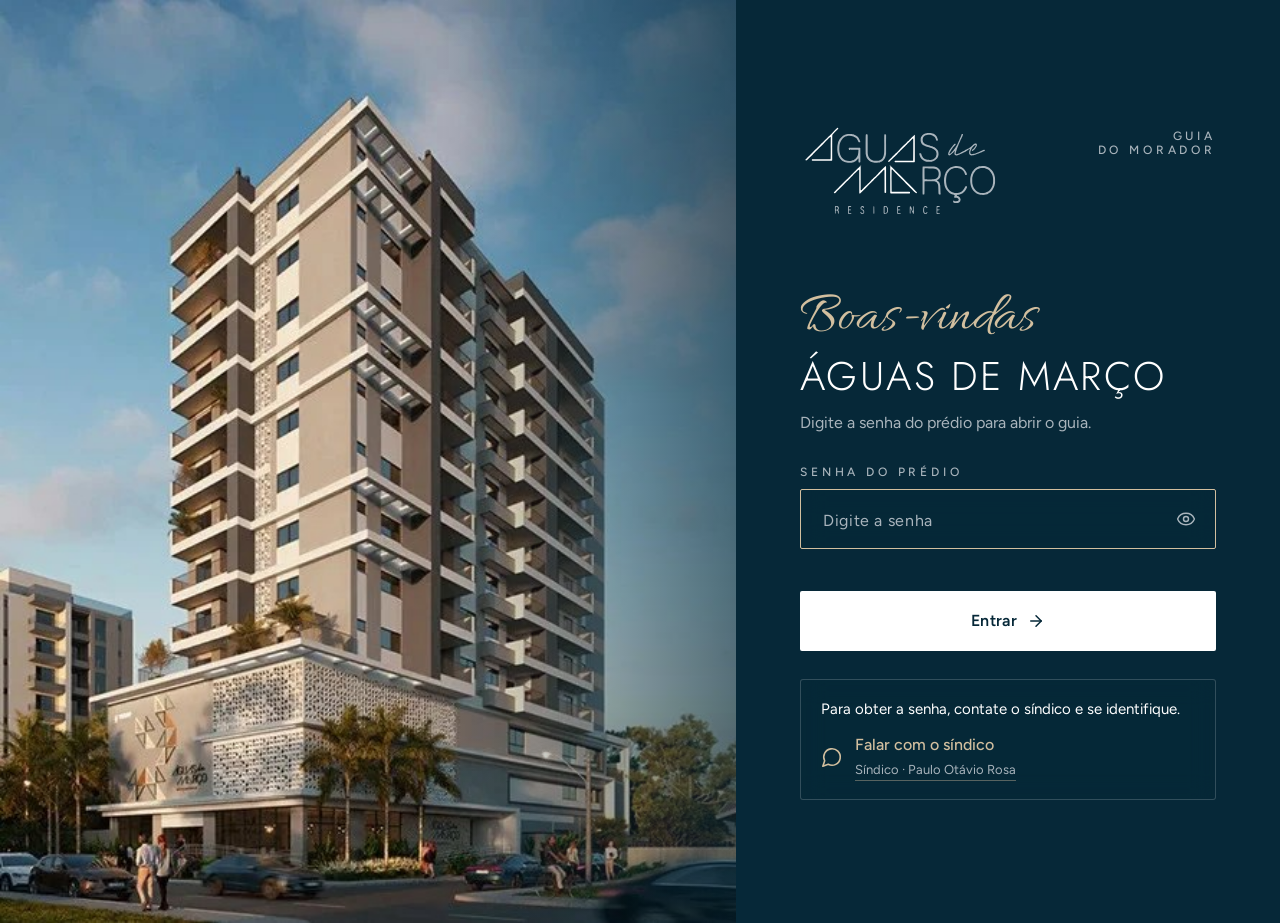
==== commit ddc7a5b3: "Águas de Março: grupo de comunicados e detalhes nos primeiros passos Co-Authored-By: Claude Opus 5.5" ====
--- a/aguas-de-marco/index.html
+++ b/aguas-de-marco/index.html
@@ -10,7 +10,7 @@
 <meta http-equiv="expires" content="0">
 <meta http-equiv="pragma" content="no-cache">
 <link rel="icon" href="data:image/svg+xml,%3Csvg%20xmlns%3D%22http%3A%2F%2Fwww.w3.org%2F2000%2Fsvg%22%20viewBox%3D%220%200%2032%2032%22%3E%3Crect%20width%3D%2232%22%20height%3D%2232%22%20rx%3D%226%22%20fill%3D%22%23062838%22%2F%3E%3Cpath%20d%3D%22M8%2024%20L24%208%20L24%2024%20Z%22%20fill%3D%22none%22%20stroke%3D%22%23fff%22%20stroke-width%3D%222%22%2F%3E%3C%2Fsvg%3E">
-<link rel="stylesheet" href="../assets/cartilha.css?v=fd581ef14c">
+<link rel="stylesheet" href="../assets/cartilha.css?v=b556007be3">
 <style>:root { --escuro: #062838; }</style>
 <style>
 /* =====================================================================
@@ -835,7 +835,7 @@
 })());
   const templateError = "Senha incorreta. Confira com a administração.",
         isRememberEnabled = false,
-        staticryptConfig = {"staticryptEncryptedMsgUniqueVariableName":"[base64]","isRememberEnabled":false,"rememberDurationInDays":0,"staticryptSaltUniqueVariableName":"4d4c9fca457718f5e7c00b2f0cfd3eac"};
+        staticryptConfig = {"staticryptEncryptedMsgUniqueVariableName":"[base64]","isRememberEnabled":false,"rememberDurationInDays":0,"staticryptSaltUniqueVariableName":"4d4c9fca457718f5e7c00b2f0cfd3eac"};
   const templateConfig = { rememberExpirationKey: "staticrypt_expiration", rememberPassphraseKey: "staticrypt_passphrase", replaceHtmlCallback: null, clearLocalStorageCallback: null };
   const staticrypt = staticryptInitiator.init(staticryptConfig, templateConfig);
 
--- a/assets/cartilha.css
+++ b/assets/cartilha.css
@@ -274,6 +274,7 @@
 .passo input { position: absolute; opacity: 0; pointer-events: none; }
 .passo-num { font: 300 13px/1 var(--fonte-texto); letter-spacing: .16em; color: var(--acento-texto); }
 .passo-texto { display: block; margin-top: 10px; font-weight: 500; font-size: 17px; line-height: 1.4; }
+.passo-detalhe { display: block; margin-top: 6px; font-size: 15px; line-height: 1.45; color: var(--suave); }
 .caixa {
   width: 30px; height: 30px; border-radius: 50%;
   display: grid; place-items: center;
@@ -474,6 +475,25 @@
 .link-doc.pendente { cursor: default; }
 .link-doc.pendente:hover { transform: none; border-color: var(--linha); }
 
+/* gavetas de documentos (menus que abrem e fecham) */
+.gavetas { display: grid; gap: 10px; margin-top: 18px; }
+.gaveta { border: 1px solid var(--linha); border-radius: var(--r-p); background: var(--cartao); overflow: hidden; }
+.gaveta summary {
+  display: grid; grid-template-columns: 22px 1fr auto 20px; align-items: center; gap: 12px;
+  min-height: 56px; padding: 10px 16px;
+  cursor: pointer; list-style: none; font-weight: 600;
+  transition: background .2s;
+}
+.gaveta summary::-webkit-details-marker { display: none; }
+.gaveta summary:hover { background: var(--papel); }
+.gaveta summary .ic { color: var(--acento-texto); }
+.gaveta summary > .ic:last-child { color: var(--suave); transition: transform .2s; }
+.gaveta[open] summary > .ic:last-child { transform: rotate(180deg); }
+.gaveta[open] summary { border-bottom: 1px solid var(--linha); }
+.gaveta-qtd { min-width: 28px; padding: 2px 8px; border-radius: 999px; background: var(--papel-2); font-size: 13px; text-align: center; color: var(--suave); }
+.gaveta .links { margin: 0; padding: 12px; }
+.gaveta-vazia { margin: 0; padding: 14px 16px; color: var(--suave); font-size: 15px; }
+
 /* campo ainda não preenchido: [colchetes] */
 mark.ph { background: #ffe1dc; color: #9b1c1c; border-radius: 3px; padding: 0 3px; }
 .capa mark.ph, .escuro mark.ph, .folha-cab mark.ph { background: rgba(255, 140, 120, .25); color: #ffd2c9; }
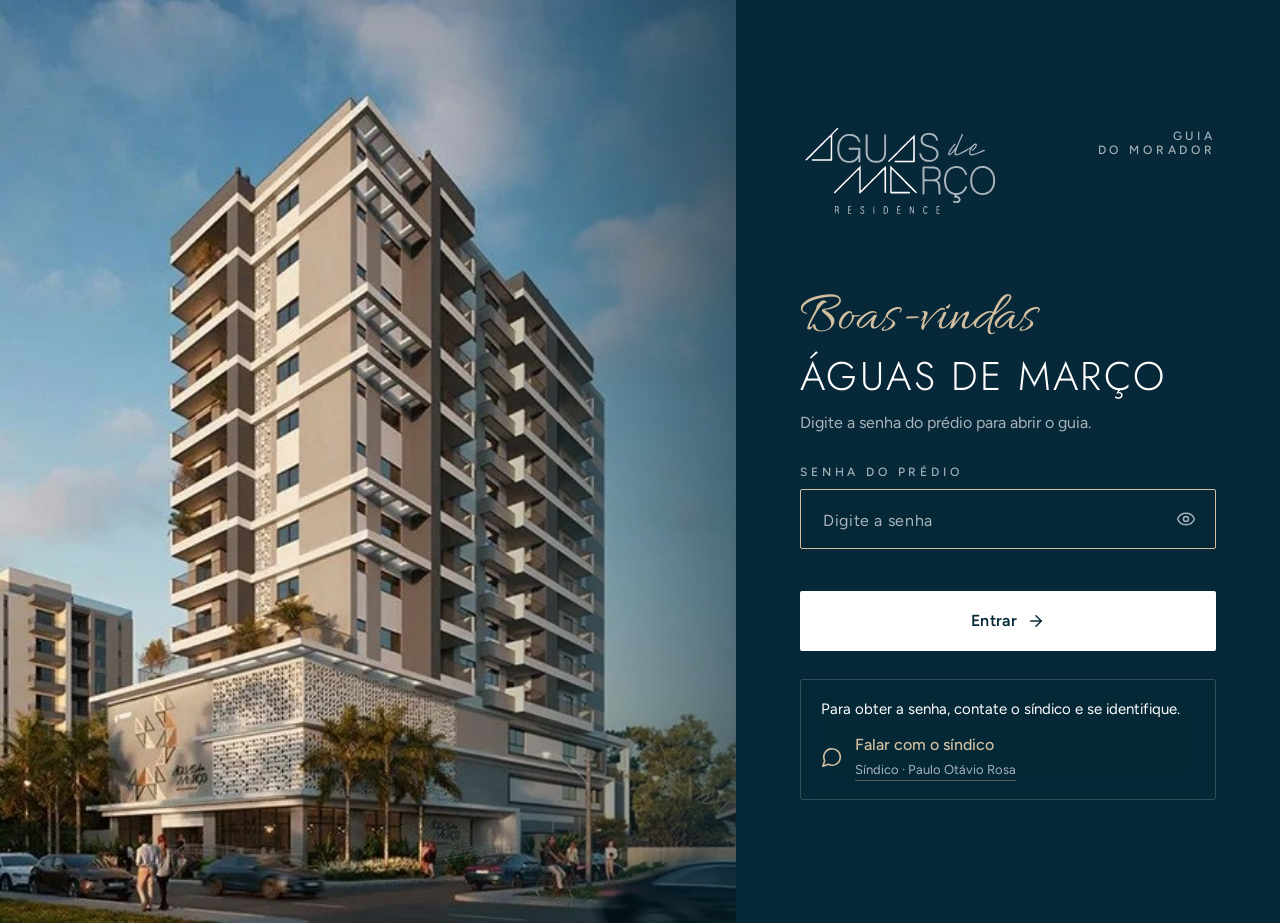
==== commit 103d2162: "Águas de Março: textos das áreas comuns, garagem, elevador, FAQ e primeiros passos Co-Authored-By: C" ====
--- a/aguas-de-marco/index.html
+++ b/aguas-de-marco/index.html
@@ -835,7 +835,7 @@
 })());
   const templateError = "Senha incorreta. Confira com a administração.",
         isRememberEnabled = false,
-        staticryptConfig = {"staticryptEncryptedMsgUniqueVariableName":"[base64]","isRememberEnabled":false,"rememberDurationInDays":0,"staticryptSaltUniqueVariableName":"4d4c9fca457718f5e7c00b2f0cfd3eac"};
+        staticryptConfig = {"staticryptEncryptedMsgUniqueVariableName":"[base64]","isRememberEnabled":false,"rememberDurationInDays":0,"staticryptSaltUniqueVariableName":"4d4c9fca457718f5e7c00b2f0cfd3eac"};
   const templateConfig = { rememberExpirationKey: "staticrypt_expiration", rememberPassphraseKey: "staticrypt_passphrase", replaceHtmlCallback: null, clearLocalStorageCallback: null };
   const staticrypt = staticryptInitiator.init(staticryptConfig, templateConfig);
 
